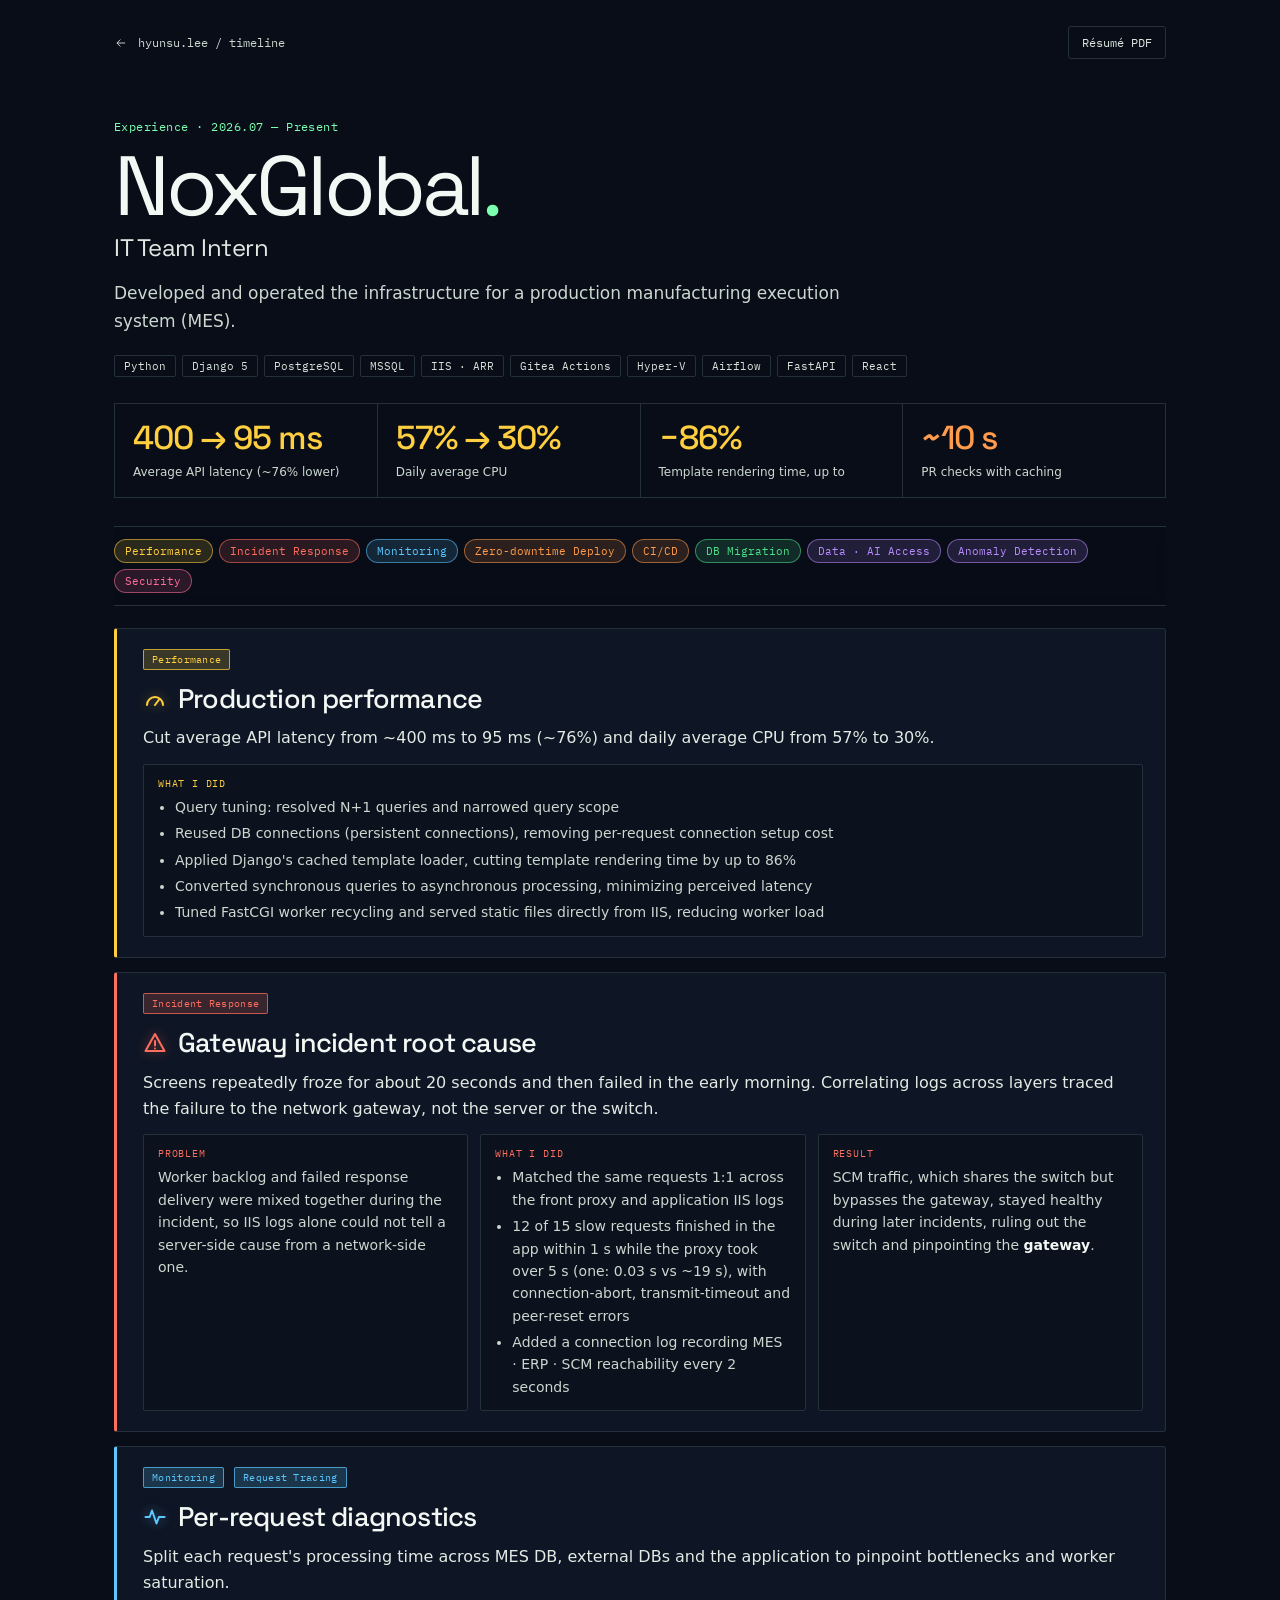
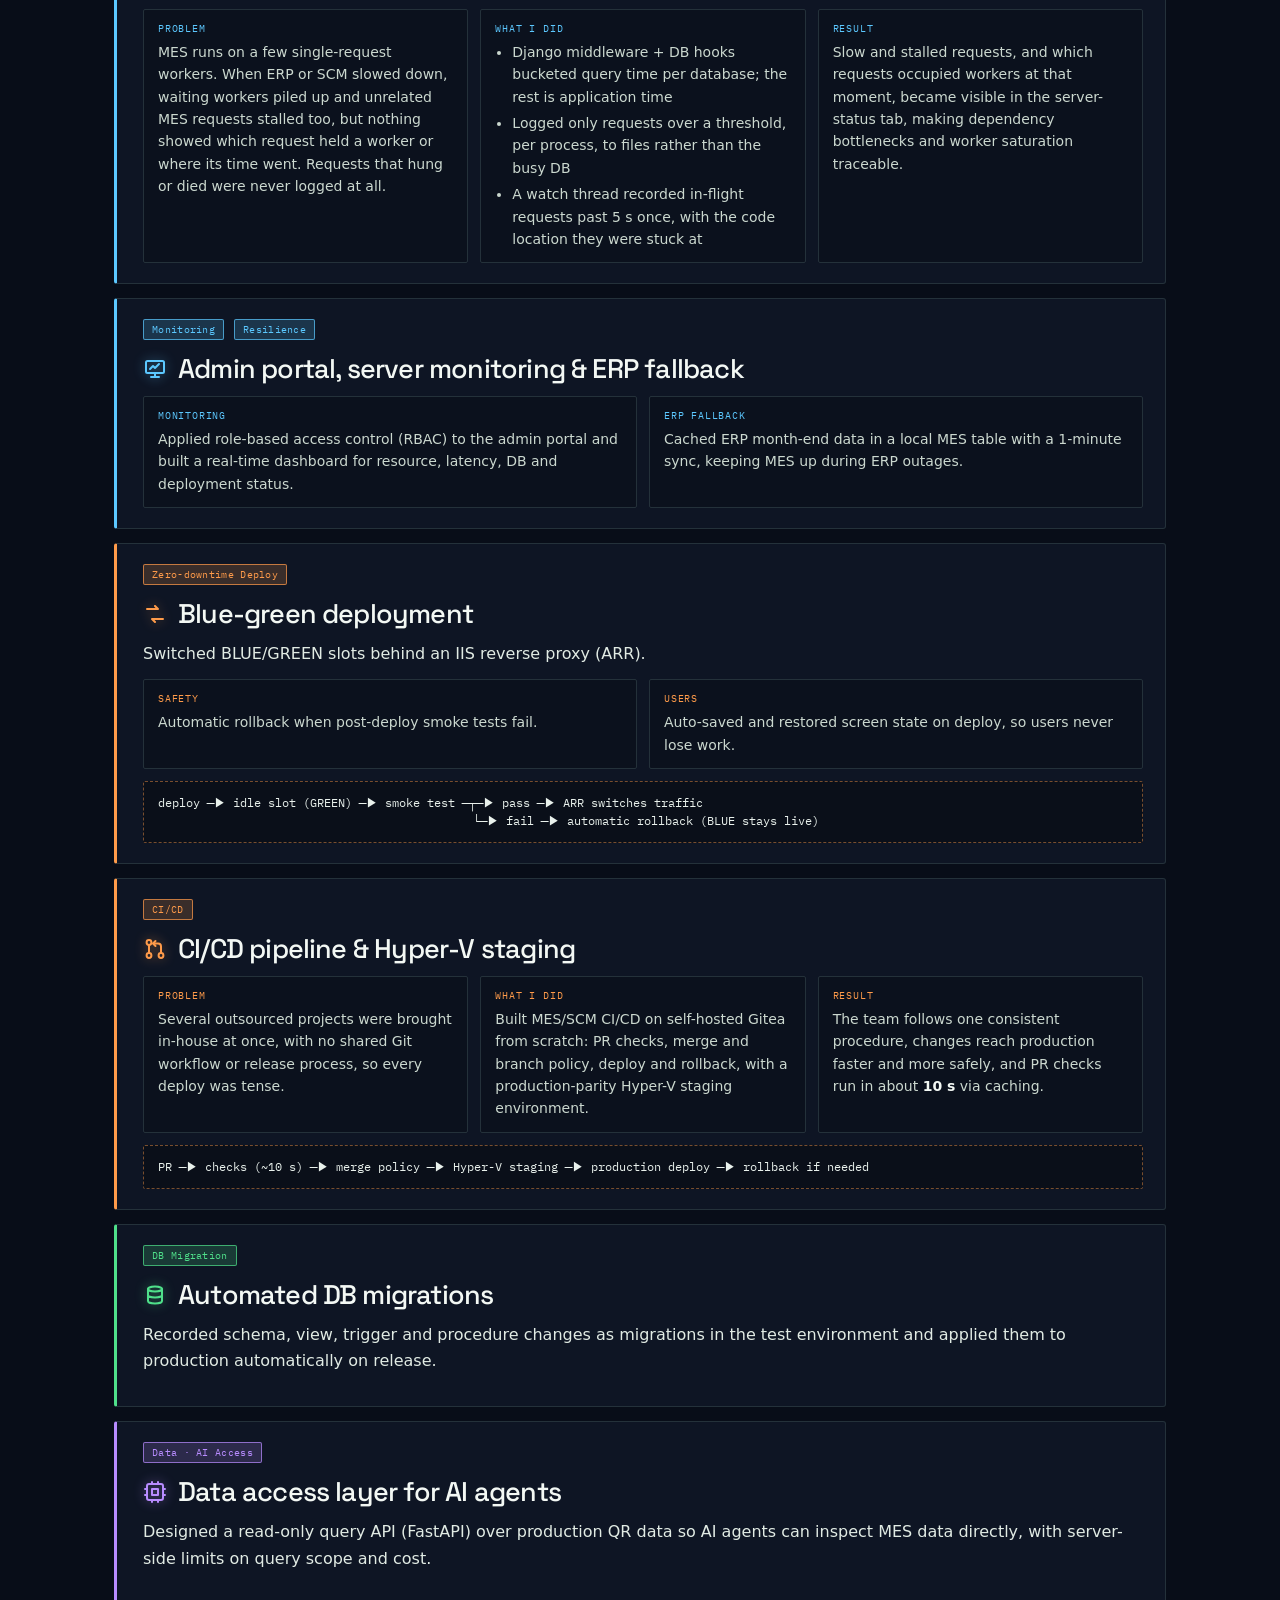
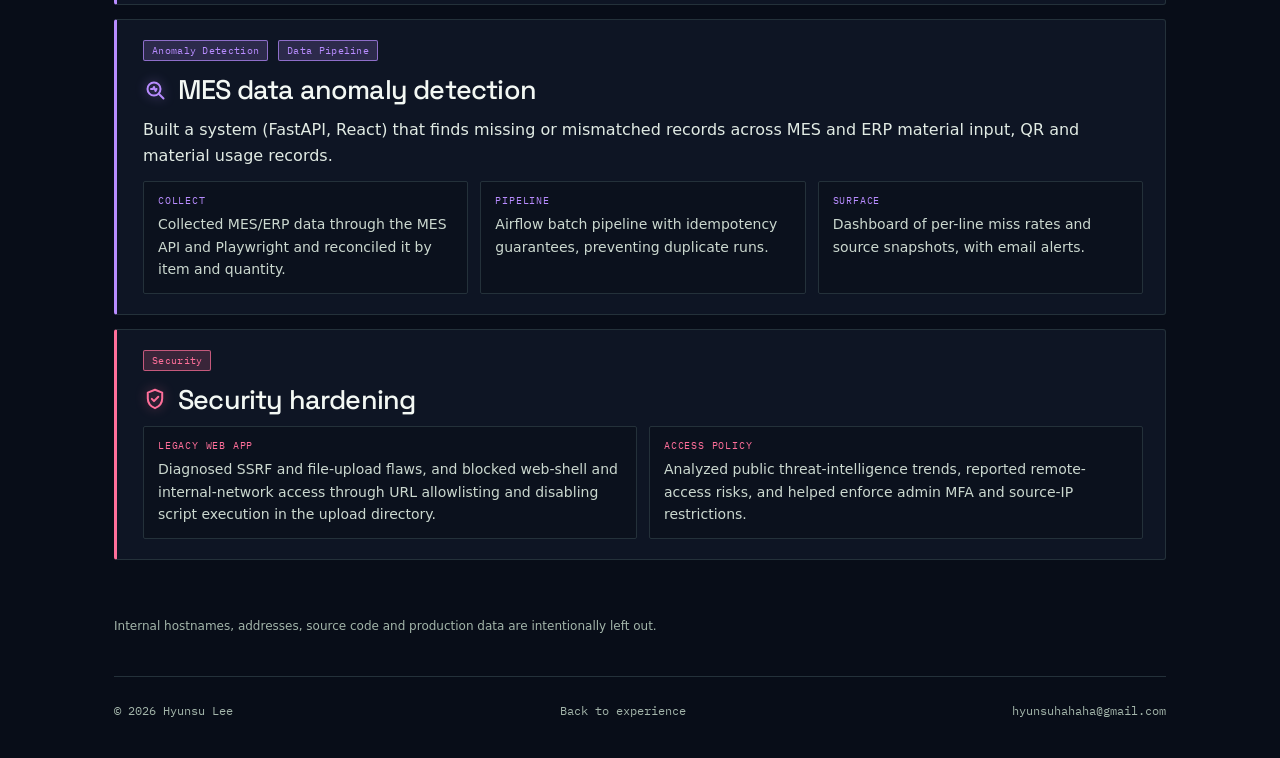
==== work/noxglobal/index.html @ ec3782d0 "feat: NoxGlobal 상세 페이지 추가 - work/noxglobal/ 상세 페이지 추가: 성능, 장애 분석, 모니터링, 무중단 배포, CI/CD 등 성과 카드와 핵심 수치" ====
<!doctype html>
<html lang="ko">
<head>
<meta charset="utf-8">
<meta name="viewport" content="width=device-width, initial-scale=1">
<meta name="theme-color" content="#080d18">
<meta name="description" content="이현수 — NoxGlobal IT Team Intern. MES 운영 인프라: 성능 개선, 장애 분석, 무중단 배포, CI/CD, 모니터링.">
<title>NoxGlobal — Hyunsu Lee</title>
<link rel="icon" type="image/svg+xml" href="../../assets/favicon.svg">
<style>
@font-face{font-family:Space;src:url('../../assets/SpaceGrotesk.ttf') format('truetype');font-weight:300 700;font-display:swap}
@font-face{font-family:Plex;src:url('../../assets/IBMPlexMono-Regular.ttf') format('truetype');font-weight:400;font-display:swap}
:root{color-scheme:dark;--bg:#080d18;--panel:#0e1524;--ink:#f3f8f4;--body:#cbd8cf;--muted:#a3b5aa;--line:#24313a;--accent:#7dffb0;
  --perf:#ffcf3f;--incident:#ff6f5e;--monitor:#5cc8ff;--deploy:#ff9b4a;--data:#b88cff;--migrate:#4fe08a;--security:#ff6f9a;
  --gutter:clamp(18px,5vw,72px)}
*{box-sizing:border-box}
html{background:var(--bg);color:var(--ink);font-family:Space,Arial,sans-serif;font-synthesis:none;scroll-behavior:smooth;scroll-padding-top:24px}
body{margin:0;background:var(--bg)}
a{color:inherit;text-decoration:none}
a:focus-visible{outline:1px solid var(--accent);outline-offset:4px}
.wrap{max-width:1180px;margin:0 auto;padding:0 var(--gutter)}
.top{display:flex;justify-content:space-between;align-items:center;padding:26px 0}
.back{display:inline-flex;gap:10px;align-items:center;font:12px Plex,monospace;color:var(--body)}
.back:hover{color:var(--accent)}
.back svg,.ext svg{width:14px;height:14px;fill:none;stroke:currentColor;stroke-width:1.6}
.resume{display:inline-flex;gap:8px;align-items:center;padding:8px 13px;border:1px solid var(--line);border-radius:3px;font:12px Plex,monospace;color:#dbe8df}
.resume:hover{border-color:var(--accent);color:var(--accent)}
.hero{padding:34px 0 28px;border-bottom:1px solid var(--line)}
.eyebrow{font:12px Plex,monospace;color:var(--accent);letter-spacing:.04em}
h1{margin:10px 0 4px;font-size:clamp(44px,7vw,84px);font-weight:400;letter-spacing:-.05em;line-height:1}
h1 .dot{color:var(--accent)}
.role{margin:0 0 16px;font-size:clamp(19px,2vw,24px);color:#dfe9e2;letter-spacing:-.02em}
.lede{max-width:760px;margin:0 0 20px;font:17px/1.65 system-ui,sans-serif;color:var(--body)}
.stack{display:flex;flex-wrap:wrap;gap:6px;margin:0;padding:0;list-style:none}
.stack li{padding:3px 9px;border:1px solid var(--line);border-radius:2px;font:11px Plex,monospace;color:#d6e3da}
.metrics{display:grid;grid-template-columns:repeat(4,minmax(0,1fr));gap:1px;margin:26px 0 0;background:var(--line);border:1px solid var(--line)}
.metric{padding:16px 18px;background:var(--bg)}
.metric b{display:block;font:500 clamp(24px,2.6vw,34px)/1.1 Space,Arial,sans-serif;letter-spacing:-.03em;color:var(--c,var(--ink))}
.metric span{display:block;margin-top:6px;font:12px/1.5 system-ui,sans-serif;color:var(--body)}
.keywords{position:sticky;top:0;z-index:5;display:flex;flex-wrap:wrap;gap:6px;padding:12px 0;background:color-mix(in srgb,var(--bg) 92%,transparent);backdrop-filter:blur(6px);border-bottom:1px solid var(--line)}
.keywords a{display:inline-flex;align-items:center;gap:7px;padding:4px 10px;border-radius:999px;background:color-mix(in srgb,var(--c) 15%,transparent);border:1px solid color-mix(in srgb,var(--c) 55%,transparent);color:var(--c);font:600 11px Plex,monospace}
.keywords a:hover{background:color-mix(in srgb,var(--c) 28%,transparent)}
.items{display:grid;gap:14px;padding:22px 0 56px}
.item{--c:var(--accent);position:relative;padding:20px 22px 20px 26px;background:var(--panel);border:1px solid var(--line);border-left:3px solid var(--c);border-radius:3px}
.item header{display:flex;flex-wrap:wrap;align-items:center;gap:10px;margin-bottom:10px}
.tag{padding:1px 8px;border-radius:2px;background:color-mix(in srgb,var(--c) 18%,transparent);border:1px solid color-mix(in srgb,var(--c) 70%,transparent);color:var(--c);font:600 10px/1.7 Plex,monospace;letter-spacing:.03em}
.item h2{display:flex;align-items:center;gap:11px;width:100%;margin:2px 0 0;font:500 clamp(21px,2.2vw,27px)/1.25 Space,Arial,sans-serif;letter-spacing:-.03em;color:var(--ink)}
.item h2 svg{flex:none;width:24px;height:24px;fill:none;stroke:var(--c);stroke-width:2;stroke-linecap:round;stroke-linejoin:round;filter:drop-shadow(0 0 6px color-mix(in srgb,var(--c) 45%,transparent))}
.summary{margin:0 0 12px;font:16px/1.65 system-ui,sans-serif;color:#e1ebe4}
.steps{display:grid;grid-template-columns:repeat(var(--n,3),minmax(0,1fr));gap:12px;margin:0}
.steps>div{padding:12px 14px;border:1px solid var(--line);border-radius:2px;background:#0b111d}
.steps dt{margin-bottom:6px;font:600 10px Plex,monospace;letter-spacing:.08em;text-transform:uppercase;color:var(--c)}
.steps dd{margin:0;font:14px/1.6 system-ui,sans-serif;color:var(--body)}
.steps ul{margin:0;padding-left:17px}
.steps li+li{margin-top:4px}
.steps b{color:#f3f8f4;font-weight:600}
pre.flow{margin:12px 0 0;padding:12px 14px;overflow-x:auto;border:1px dashed color-mix(in srgb,var(--c) 45%,transparent);border-radius:2px;font:12px/1.5 Plex,Consolas,monospace;color:#e9f1ec;background:#0a0f19}
.note{margin:0 0 40px;font:12px/1.7 system-ui,sans-serif;color:var(--muted)}
footer{padding:26px 0 40px;border-top:1px solid var(--line);font:12px Plex,monospace;color:var(--muted);display:flex;justify-content:space-between;gap:16px;flex-wrap:wrap}
footer a:hover{color:var(--accent)}
@media(max-width:860px){.steps{grid-template-columns:1fr}.metrics{grid-template-columns:repeat(2,minmax(0,1fr))}}
@media(max-width:520px){.item{padding:16px 14px 16px 18px}.lede{font-size:15px}.summary{font-size:15px}.metric{padding:12px}}
@media(prefers-reduced-motion:reduce){html{scroll-behavior:auto}}
</style>
</head>
<body>
<div class="wrap">
  <div class="top">
    <a class="back" href="../../#journey"><svg viewBox="0 0 24 24" aria-hidden="true"><path d="M19 12H5m6-6-6 6 6 6"/></svg>hyunsu.lee / timeline</a>
    <a class="resume" href="../../assets/Hyunsu-Lee-Resume.pdf" target="_blank" rel="noopener">Résumé PDF</a>
  </div>

  <section class="hero" aria-labelledby="title">
    <div class="eyebrow">Experience · 2026.07 — Present</div>
    <h1 id="title">NoxGlobal<span class="dot">.</span></h1>
    <p class="role">IT Team Intern</p>
    <p class="lede">Developed and operated the infrastructure for a production manufacturing execution system (MES).</p>
    <ul class="stack" aria-label="Stack">
      <li>Python</li><li>Django 5</li><li>PostgreSQL</li><li>MSSQL</li><li>IIS · ARR</li><li>Gitea Actions</li><li>Hyper-V</li><li>Airflow</li><li>FastAPI</li><li>React</li>
    </ul>
    <div class="metrics">
      <div class="metric" style="--c:var(--perf)"><b>400 → 95 ms</b><span>Average API latency (~76% lower)</span></div>
      <div class="metric" style="--c:var(--perf)"><b>57% → 30%</b><span>Daily average CPU</span></div>
      <div class="metric" style="--c:var(--perf)"><b>−86%</b><span>Template rendering time, up to</span></div>
      <div class="metric" style="--c:var(--deploy)"><b>~10 s</b><span>PR checks with caching</span></div>
    </div>
  </section>

  <nav class="keywords" aria-label="Keywords">
    <a href="#performance" style="--c:var(--perf)">Performance</a>
    <a href="#incident" style="--c:var(--incident)">Incident Response</a>
    <a href="#tracing" style="--c:var(--monitor)">Monitoring</a>
    <a href="#deploy" style="--c:var(--deploy)">Zero-downtime Deploy</a>
    <a href="#cicd" style="--c:var(--deploy)">CI/CD</a>
    <a href="#migration" style="--c:var(--migrate)">DB Migration</a>
    <a href="#data" style="--c:var(--data)">Data · AI Access</a>
    <a href="#anomaly" style="--c:var(--data)">Anomaly Detection</a>
    <a href="#security" style="--c:var(--security)">Security</a>
  </nav>

  <main class="items">
    <article class="item" id="performance" style="--c:var(--perf)">
      <header><span class="tag">Performance</span>
        <h2><svg viewBox="0 0 24 24" aria-hidden="true"><path d="M4 18a8 8 0 1 1 16 0"/><path d="m12 18 4.5-6"/></svg>Production performance</h2></header>
      <p class="summary">Cut average API latency from ~400 ms to 95 ms (~76%) and daily average CPU from 57% to 30%.</p>
      <dl class="steps" style="--n:1"><div><dt>What I did</dt><dd><ul>
        <li>Query tuning: resolved N+1 queries and narrowed query scope</li>
        <li>Reused DB connections (persistent connections), removing per-request connection setup cost</li>
        <li>Applied Django's cached template loader, cutting template rendering time by up to 86%</li>
        <li>Converted synchronous queries to asynchronous processing, minimizing perceived latency</li>
        <li>Tuned FastCGI worker recycling and served static files directly from IIS, reducing worker load</li>
      </ul></dd></div></dl>
    </article>

    <article class="item" id="incident" style="--c:var(--incident)">
      <header><span class="tag">Incident Response</span>
        <h2><svg viewBox="0 0 24 24" aria-hidden="true"><path d="M12 3 2.5 20h19z"/><path d="M12 10v4.5M12 17.5v.01"/></svg>Gateway incident root cause</h2></header>
      <p class="summary">Screens repeatedly froze for about 20 seconds and then failed in the early morning. Correlating logs across layers traced the failure to the network gateway, not the server or the switch.</p>
      <dl class="steps"><div><dt>Problem</dt><dd>Worker backlog and failed response delivery were mixed together during the incident, so IIS logs alone could not tell a server-side cause from a network-side one.</dd></div>
        <div><dt>What I did</dt><dd><ul>
          <li>Matched the same requests 1:1 across the front proxy and application IIS logs</li>
          <li>12 of 15 slow requests finished in the app within 1 s while the proxy took over 5 s (one: 0.03 s vs ~19 s), with connection-abort, transmit-timeout and peer-reset errors</li>
          <li>Added a connection log recording MES · ERP · SCM reachability every 2 seconds</li>
        </ul></dd></div>
        <div><dt>Result</dt><dd>SCM traffic, which shares the switch but bypasses the gateway, stayed healthy during later incidents, ruling out the switch and pinpointing the <b>gateway</b>.</dd></div></dl>
    </article>

    <article class="item" id="tracing" style="--c:var(--monitor)">
      <header><span class="tag">Monitoring</span><span class="tag">Request Tracing</span>
        <h2><svg viewBox="0 0 24 24" aria-hidden="true"><path d="M2.5 12h4.2l2.3-6.5 4.5 13 2.4-6.5h5.6"/></svg>Per-request diagnostics</h2></header>
      <p class="summary">Split each request's processing time across MES DB, external DBs and the application to pinpoint bottlenecks and worker saturation.</p>
      <dl class="steps"><div><dt>Problem</dt><dd>MES runs on a few single-request workers. When ERP or SCM slowed down, waiting workers piled up and unrelated MES requests stalled too, but nothing showed which request held a worker or where its time went. Requests that hung or died were never logged at all.</dd></div>
        <div><dt>What I did</dt><dd><ul>
          <li>Django middleware + DB hooks bucketed query time per database; the rest is application time</li>
          <li>Logged only requests over a threshold, per process, to files rather than the busy DB</li>
          <li>A watch thread recorded in-flight requests past 5 s once, with the code location they were stuck at</li>
        </ul></dd></div>
        <div><dt>Result</dt><dd>Slow and stalled requests, and which requests occupied workers at that moment, became visible in the server-status tab, making dependency bottlenecks and worker saturation traceable.</dd></div></dl>
    </article>

    <article class="item" id="monitoring" style="--c:var(--monitor)">
      <header><span class="tag">Monitoring</span><span class="tag">Resilience</span>
        <h2><svg viewBox="0 0 24 24" aria-hidden="true"><rect x="3" y="4" width="18" height="12" rx="1.5"/><path d="M8 20h8M12 16v4M7 12l3-3 2 2 4-4"/></svg>Admin portal, server monitoring &amp; ERP fallback</h2></header>
      <dl class="steps" style="--n:2"><div><dt>Monitoring</dt><dd>Applied role-based access control (RBAC) to the admin portal and built a real-time dashboard for resource, latency, DB and deployment status.</dd></div>
        <div><dt>ERP fallback</dt><dd>Cached ERP month-end data in a local MES table with a 1-minute sync, keeping MES up during ERP outages.</dd></div></dl>
    </article>

    <article class="item" id="deploy" style="--c:var(--deploy)">
      <header><span class="tag">Zero-downtime Deploy</span>
        <h2><svg viewBox="0 0 24 24" aria-hidden="true"><path d="M4 7h11l-3-3M20 17H9l3 3"/></svg>Blue-green deployment</h2></header>
      <p class="summary">Switched BLUE/GREEN slots behind an IIS reverse proxy (ARR).</p>
      <dl class="steps" style="--n:2"><div><dt>Safety</dt><dd>Automatic rollback when post-deploy smoke tests fail.</dd></div>
        <div><dt>Users</dt><dd>Auto-saved and restored screen state on deploy, so users never lose work.</dd></div></dl>
      <pre class="flow" aria-label="Blue-green flow">deploy ─▶ idle slot (GREEN) ─▶ smoke test ─┬─▶ pass ─▶ ARR switches traffic
                                             └─▶ fail ─▶ automatic rollback (BLUE stays live)</pre>
    </article>

    <article class="item" id="cicd" style="--c:var(--deploy)">
      <header><span class="tag">CI/CD</span>
        <h2><svg viewBox="0 0 24 24" aria-hidden="true"><circle cx="6" cy="5.5" r="2.4"/><circle cx="6" cy="18.5" r="2.4"/><circle cx="18" cy="18.5" r="2.4"/><path d="M6 7.9v8.2M18 16.1V9.5a3 3 0 0 0-3-3h-4.5"/><path d="m12.5 4-2.5 2.5L12.5 9"/></svg>CI/CD pipeline &amp; Hyper-V staging</h2></header>
      <dl class="steps"><div><dt>Problem</dt><dd>Several outsourced projects were brought in-house at once, with no shared Git workflow or release process, so every deploy was tense.</dd></div>
        <div><dt>What I did</dt><dd>Built MES/SCM CI/CD on self-hosted Gitea from scratch: PR checks, merge and branch policy, deploy and rollback, with a production-parity Hyper-V staging environment.</dd></div>
        <div><dt>Result</dt><dd>The team follows one consistent procedure, changes reach production faster and more safely, and PR checks run in about <b>10 s</b> via caching.</dd></div></dl>
      <pre class="flow" aria-label="Pipeline">PR ─▶ checks (~10 s) ─▶ merge policy ─▶ Hyper-V staging ─▶ production deploy ─▶ rollback if needed</pre>
    </article>

    <article class="item" id="migration" style="--c:var(--migrate)">
      <header><span class="tag">DB Migration</span>
        <h2><svg viewBox="0 0 24 24" aria-hidden="true"><ellipse cx="12" cy="6" rx="7" ry="2.5"/><path d="M5 6v12c0 1.4 3.1 2.5 7 2.5s7-1.1 7-2.5V6M5 12c0 1.4 3.1 2.5 7 2.5s7-1.1 7-2.5"/></svg>Automated DB migrations</h2></header>
      <p class="summary">Recorded schema, view, trigger and procedure changes as migrations in the test environment and applied them to production automatically on release.</p>
    </article>

    <article class="item" id="data" style="--c:var(--data)">
      <header><span class="tag">Data · AI Access</span>
        <h2><svg viewBox="0 0 24 24" aria-hidden="true"><rect x="4" y="4" width="16" height="16" rx="2"/><path d="M9 9h6v6H9zM9 2v2M15 2v2M9 20v2M15 20v2M2 9h2M2 15h2M20 9h2M20 15h2"/></svg>Data access layer for AI agents</h2></header>
      <p class="summary">Designed a read-only query API (FastAPI) over production QR data so AI agents can inspect MES data directly, with server-side limits on query scope and cost.</p>
    </article>

    <article class="item" id="anomaly" style="--c:var(--data)">
      <header><span class="tag">Anomaly Detection</span><span class="tag">Data Pipeline</span>
        <h2><svg viewBox="0 0 24 24" aria-hidden="true"><circle cx="11" cy="11" r="6.5"/><path d="m16 16 4.5 4.5M8 11h2l1-2 1.5 4 1-2"/></svg>MES data anomaly detection</h2></header>
      <p class="summary">Built a system (FastAPI, React) that finds missing or mismatched records across MES and ERP material input, QR and material usage records.</p>
      <dl class="steps"><div><dt>Collect</dt><dd>Collected MES/ERP data through the MES API and Playwright and reconciled it by item and quantity.</dd></div>
        <div><dt>Pipeline</dt><dd>Airflow batch pipeline with idempotency guarantees, preventing duplicate runs.</dd></div>
        <div><dt>Surface</dt><dd>Dashboard of per-line miss rates and source snapshots, with email alerts.</dd></div></dl>
    </article>

    <article class="item" id="security" style="--c:var(--security)">
      <header><span class="tag">Security</span>
        <h2><svg viewBox="0 0 24 24" aria-hidden="true"><path d="M12 2.8 4.8 5.6v5.9c0 4.6 3 7.9 7.2 9.7 4.2-1.8 7.2-5.1 7.2-9.7V5.6z"/><path d="m8.8 11.9 2.2 2.2 4.3-4.3"/></svg>Security hardening</h2></header>
      <dl class="steps" style="--n:2"><div><dt>Legacy web app</dt><dd>Diagnosed SSRF and file-upload flaws, and blocked web-shell and internal-network access through URL allowlisting and disabling script execution in the upload directory.</dd></div>
        <div><dt>Access policy</dt><dd>Analyzed public threat-intelligence trends, reported remote-access risks, and helped enforce admin MFA and source-IP restrictions.</dd></div></dl>
    </article>
  </main>

  <p class="note">Internal hostnames, addresses, source code and production data are intentionally left out.</p>
  <footer><span>© 2026 Hyunsu Lee</span><a href="../../#work">Back to experience</a><a href="mailto:hyunsuhahaha@gmail.com">hyunsuhahaha@gmail.com</a></footer>
</div>
</body>
</html>
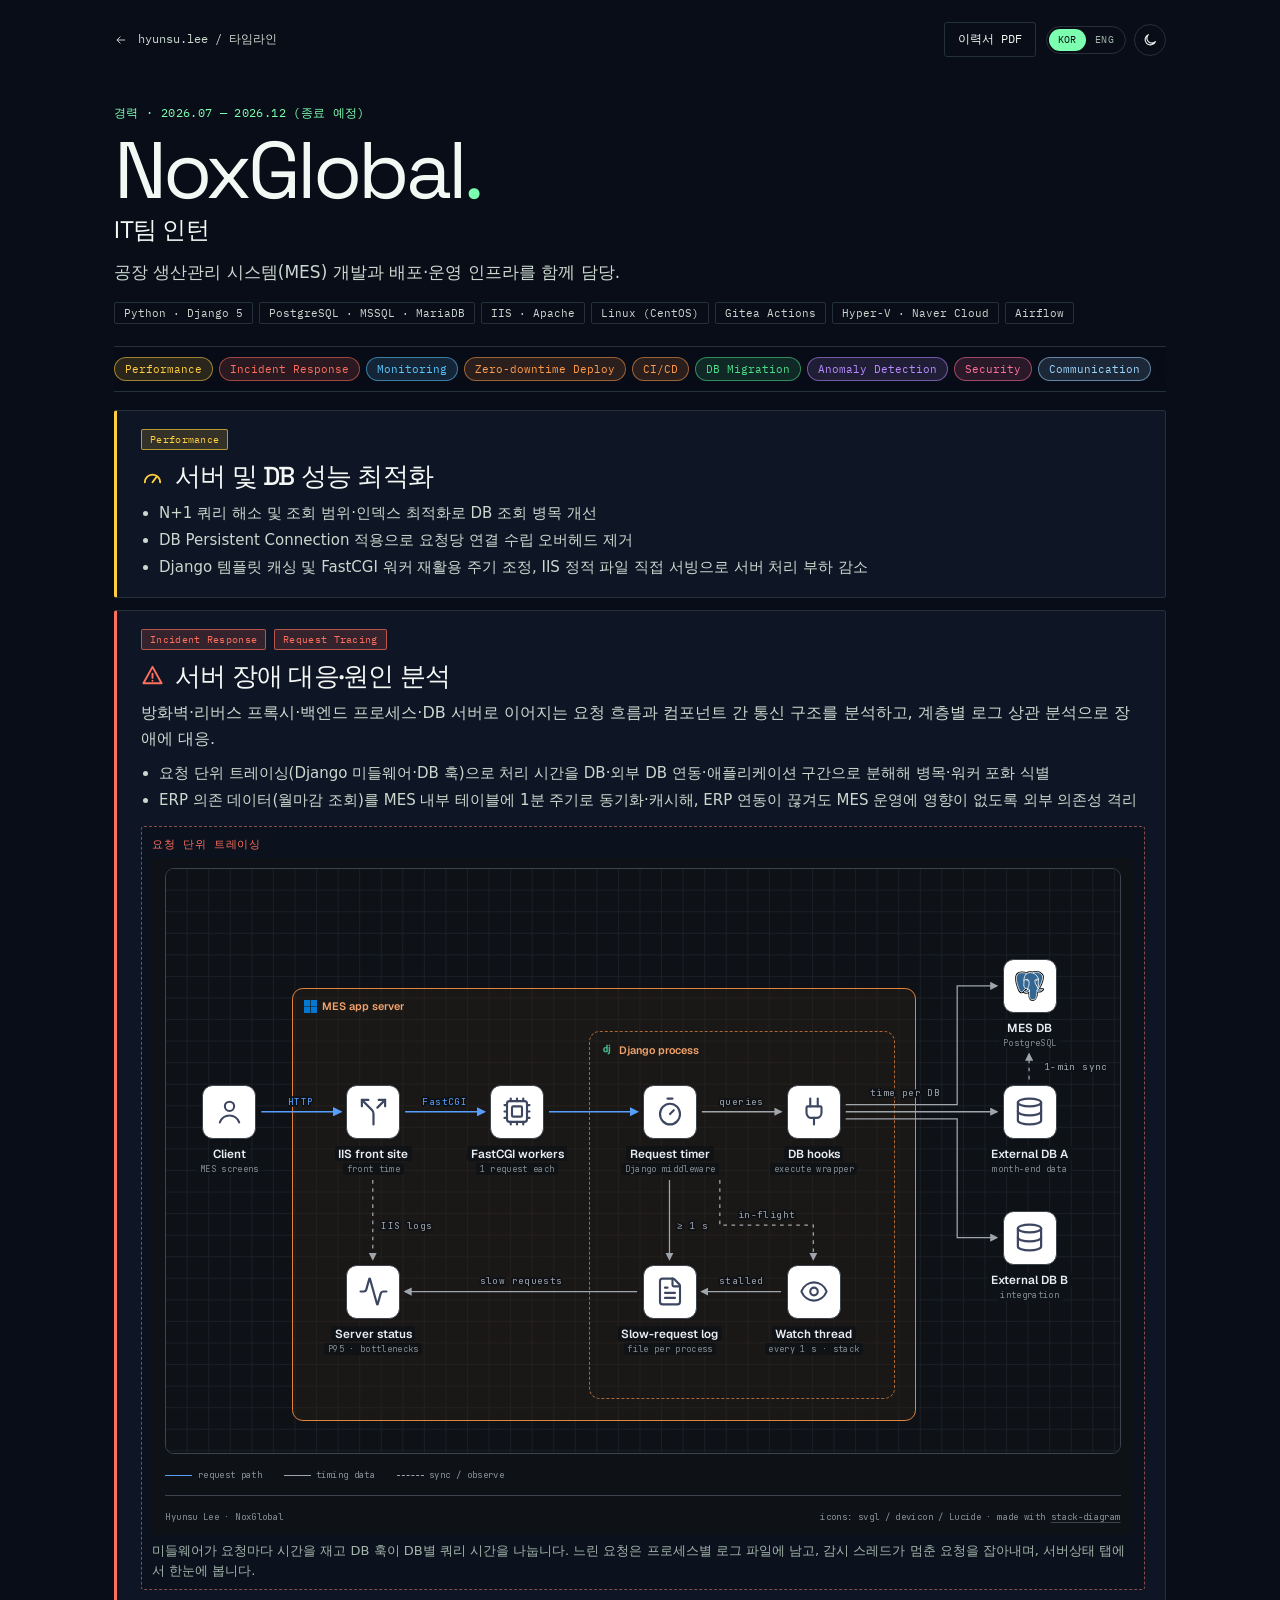
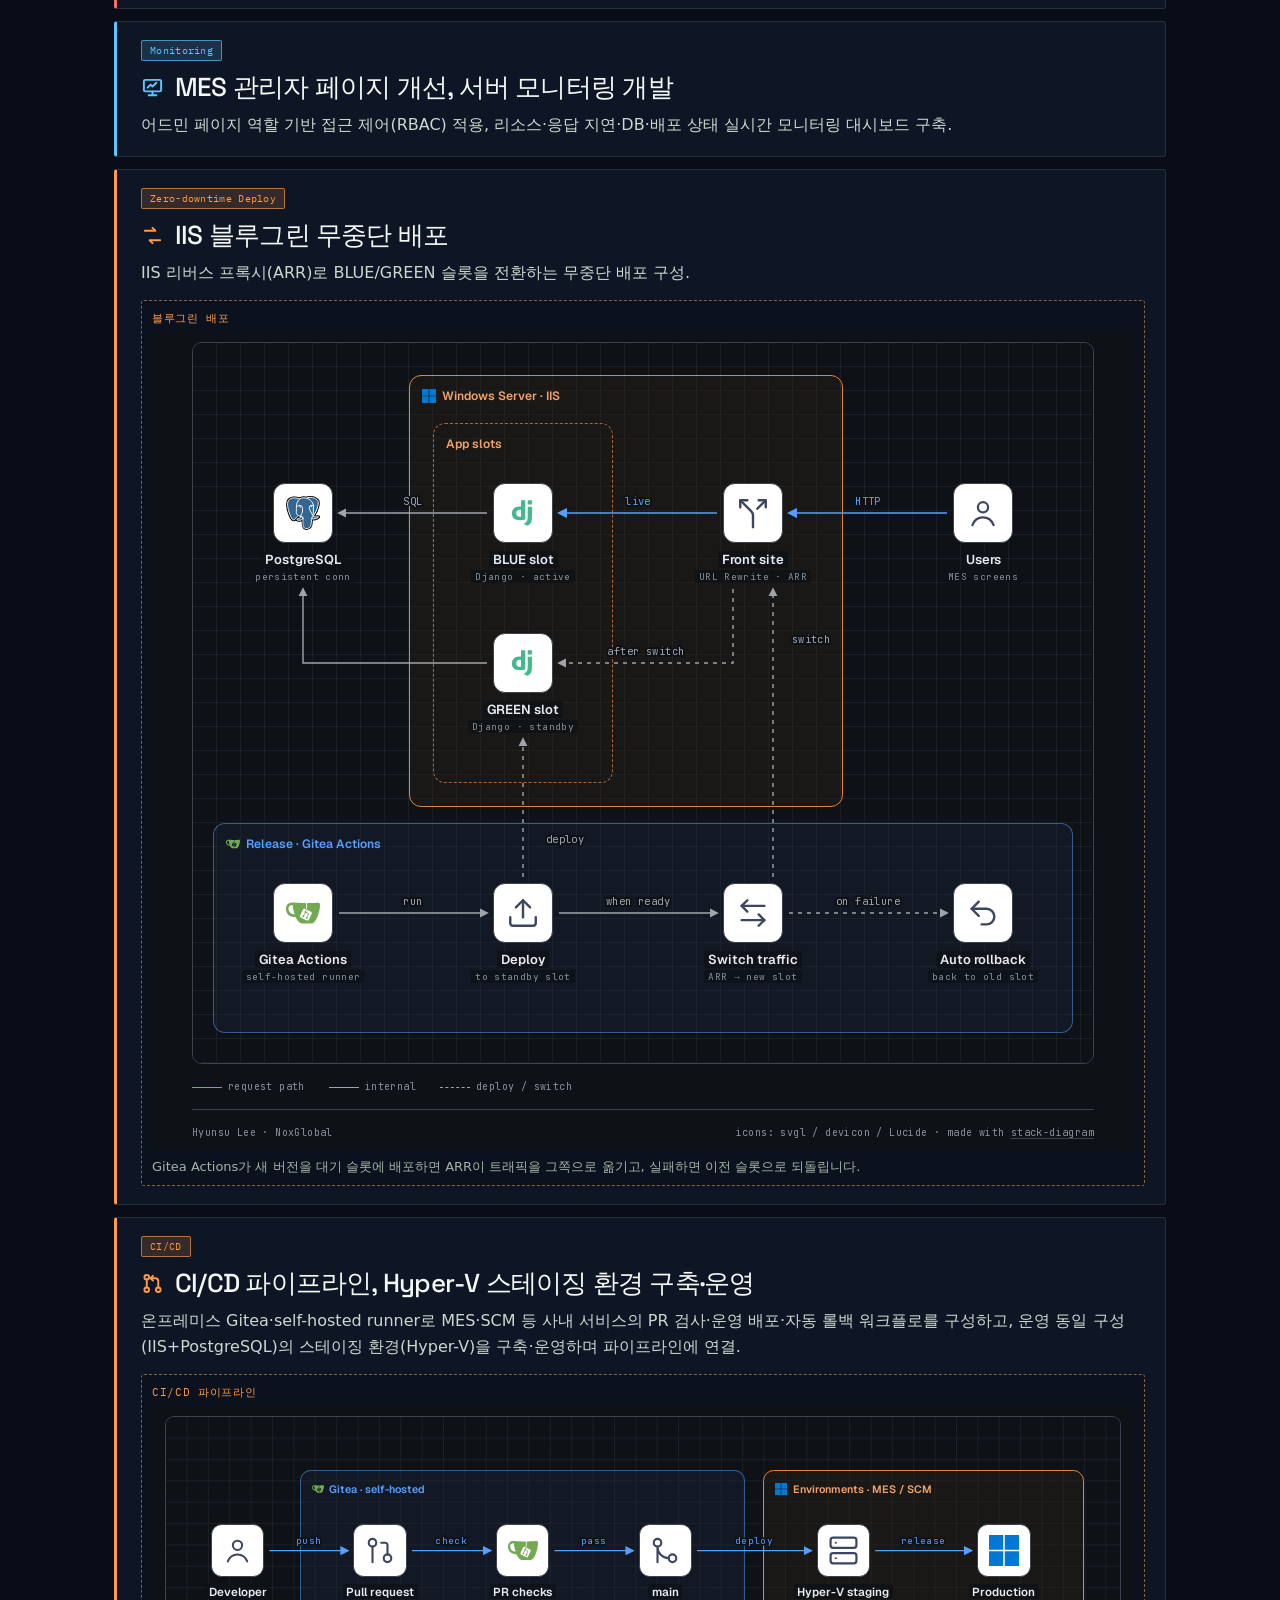
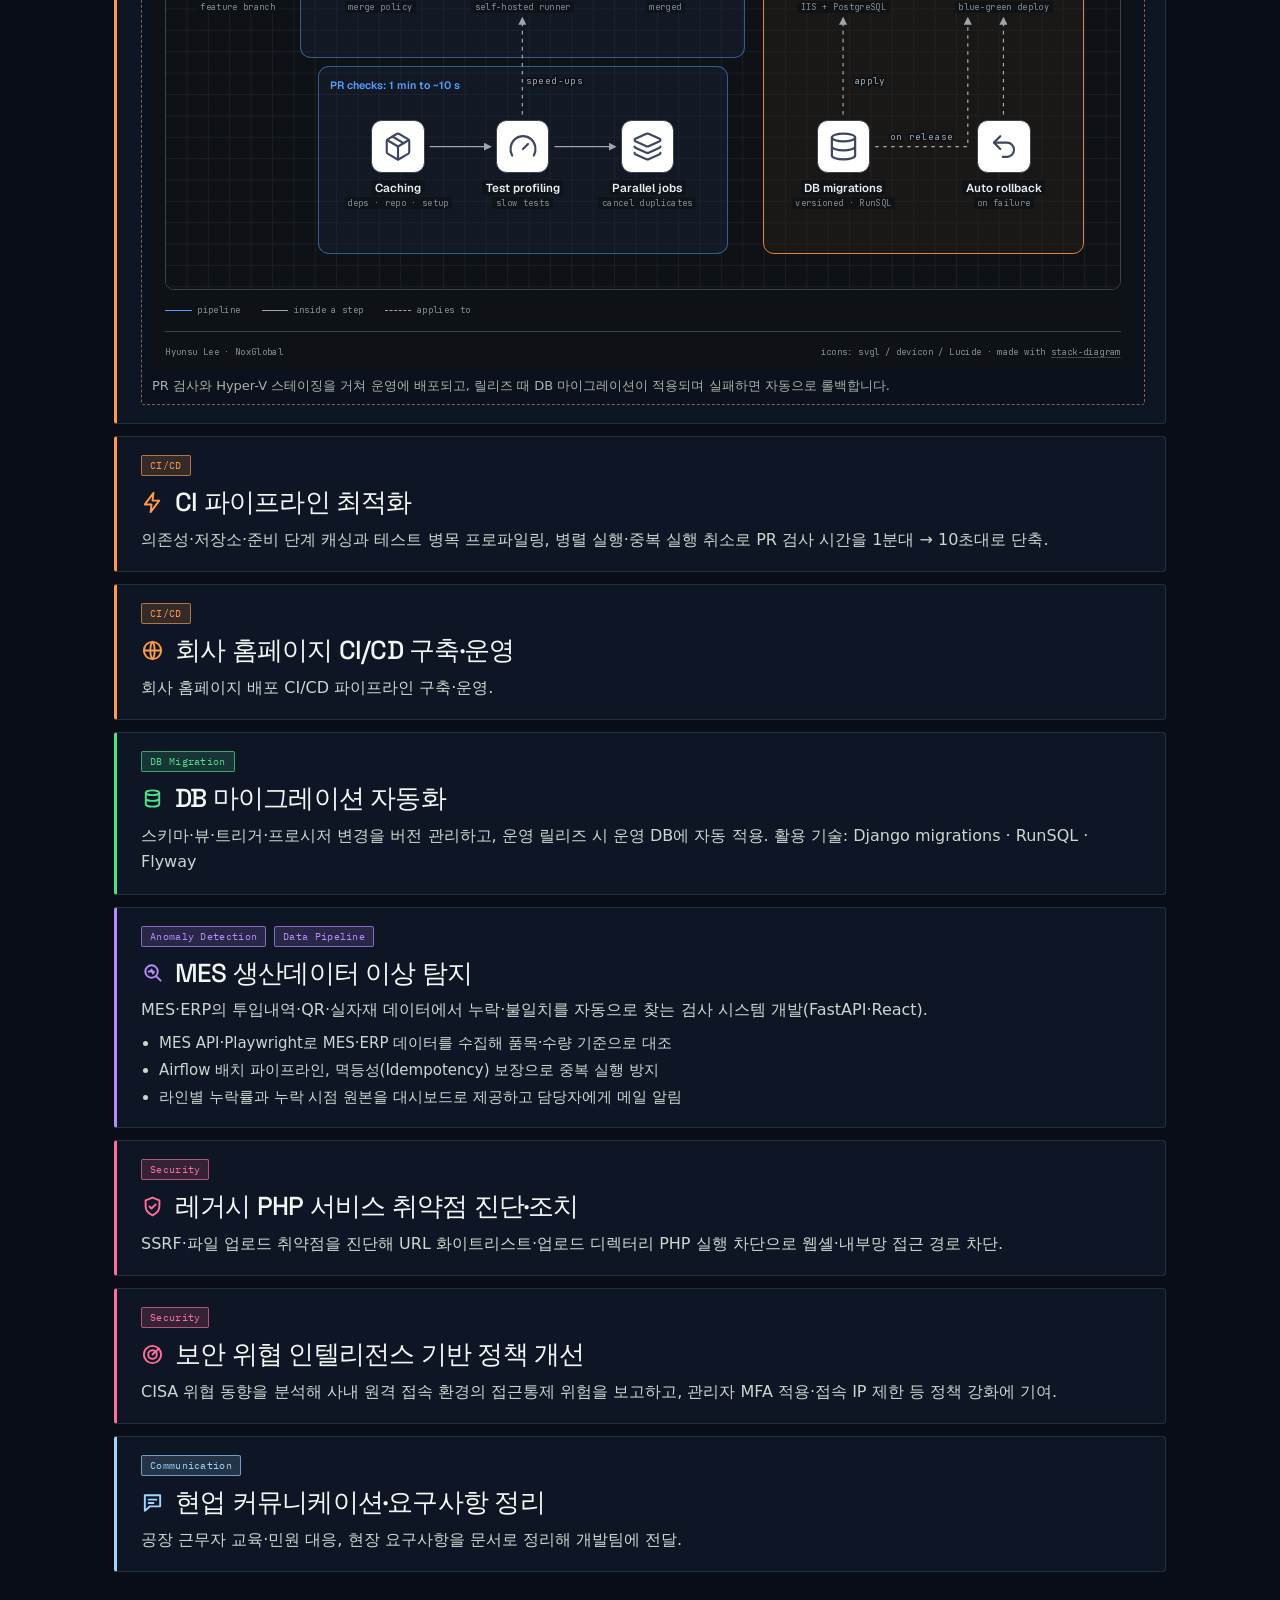
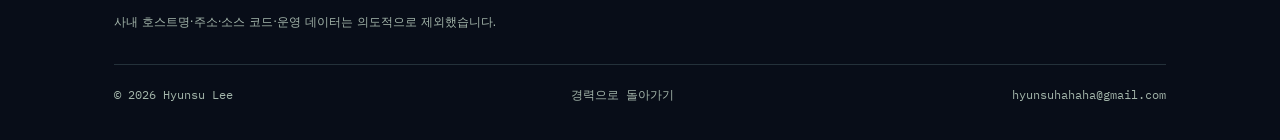
==== commit ec2d48ec: "feat: 한/영 전환·다크모드와 NoxGlobal 아키텍처 다이어그램 추가 - 메인·상세 페이지 상단에 KOR/ENG 전환과 다크모드 토글 추가, 선택값 유지 - 메인 페이지 전" ====
--- a/work/noxglobal/index.html
+++ b/work/noxglobal/index.html
@@ -1,200 +1,83 @@
 <!doctype html>
-<html lang="ko">
+<html lang="ko" data-theme="dark">
 <head>
 <meta charset="utf-8">
 <meta name="viewport" content="width=device-width, initial-scale=1">
 <meta name="theme-color" content="#080d18">
-<meta name="description" content="이현수 — NoxGlobal IT Team Intern. MES 운영 인프라: 성능 개선, 장애 분석, 무중단 배포, CI/CD, 모니터링.">
+<meta name="description" content="이현수 — NoxGlobal IT팀 인턴. MES 개발과 배포·운영 인프라: 성능 최적화, 장애 분석, 블루그린 배포, CI/CD, 모니터링.">
 <title>NoxGlobal — Hyunsu Lee</title>
 <link rel="icon" type="image/svg+xml" href="../../assets/favicon.svg">
-<style>
-@font-face{font-family:Space;src:url('../../assets/SpaceGrotesk.ttf') format('truetype');font-weight:300 700;font-display:swap}
-@font-face{font-family:Plex;src:url('../../assets/IBMPlexMono-Regular.ttf') format('truetype');font-weight:400;font-display:swap}
-:root{color-scheme:dark;--bg:#080d18;--panel:#0e1524;--ink:#f3f8f4;--body:#cbd8cf;--muted:#a3b5aa;--line:#24313a;--accent:#7dffb0;
-  --perf:#ffcf3f;--incident:#ff6f5e;--monitor:#5cc8ff;--deploy:#ff9b4a;--data:#b88cff;--migrate:#4fe08a;--security:#ff6f9a;
-  --gutter:clamp(18px,5vw,72px)}
-*{box-sizing:border-box}
-html{background:var(--bg);color:var(--ink);font-family:Space,Arial,sans-serif;font-synthesis:none;scroll-behavior:smooth;scroll-padding-top:24px}
-body{margin:0;background:var(--bg)}
-a{color:inherit;text-decoration:none}
-a:focus-visible{outline:1px solid var(--accent);outline-offset:4px}
-.wrap{max-width:1180px;margin:0 auto;padding:0 var(--gutter)}
-.top{display:flex;justify-content:space-between;align-items:center;padding:26px 0}
-.back{display:inline-flex;gap:10px;align-items:center;font:12px Plex,monospace;color:var(--body)}
-.back:hover{color:var(--accent)}
-.back svg,.ext svg{width:14px;height:14px;fill:none;stroke:currentColor;stroke-width:1.6}
-.resume{display:inline-flex;gap:8px;align-items:center;padding:8px 13px;border:1px solid var(--line);border-radius:3px;font:12px Plex,monospace;color:#dbe8df}
-.resume:hover{border-color:var(--accent);color:var(--accent)}
-.hero{padding:34px 0 28px;border-bottom:1px solid var(--line)}
-.eyebrow{font:12px Plex,monospace;color:var(--accent);letter-spacing:.04em}
-h1{margin:10px 0 4px;font-size:clamp(44px,7vw,84px);font-weight:400;letter-spacing:-.05em;line-height:1}
-h1 .dot{color:var(--accent)}
-.role{margin:0 0 16px;font-size:clamp(19px,2vw,24px);color:#dfe9e2;letter-spacing:-.02em}
-.lede{max-width:760px;margin:0 0 20px;font:17px/1.65 system-ui,sans-serif;color:var(--body)}
-.stack{display:flex;flex-wrap:wrap;gap:6px;margin:0;padding:0;list-style:none}
-.stack li{padding:3px 9px;border:1px solid var(--line);border-radius:2px;font:11px Plex,monospace;color:#d6e3da}
-.metrics{display:grid;grid-template-columns:repeat(4,minmax(0,1fr));gap:1px;margin:26px 0 0;background:var(--line);border:1px solid var(--line)}
-.metric{padding:16px 18px;background:var(--bg)}
-.metric b{display:block;font:500 clamp(24px,2.6vw,34px)/1.1 Space,Arial,sans-serif;letter-spacing:-.03em;color:var(--c,var(--ink))}
-.metric span{display:block;margin-top:6px;font:12px/1.5 system-ui,sans-serif;color:var(--body)}
-.keywords{position:sticky;top:0;z-index:5;display:flex;flex-wrap:wrap;gap:6px;padding:12px 0;background:color-mix(in srgb,var(--bg) 92%,transparent);backdrop-filter:blur(6px);border-bottom:1px solid var(--line)}
-.keywords a{display:inline-flex;align-items:center;gap:7px;padding:4px 10px;border-radius:999px;background:color-mix(in srgb,var(--c) 15%,transparent);border:1px solid color-mix(in srgb,var(--c) 55%,transparent);color:var(--c);font:600 11px Plex,monospace}
-.keywords a:hover{background:color-mix(in srgb,var(--c) 28%,transparent)}
-.items{display:grid;gap:14px;padding:22px 0 56px}
-.item{--c:var(--accent);position:relative;padding:20px 22px 20px 26px;background:var(--panel);border:1px solid var(--line);border-left:3px solid var(--c);border-radius:3px}
-.item header{display:flex;flex-wrap:wrap;align-items:center;gap:10px;margin-bottom:10px}
-.tag{padding:1px 8px;border-radius:2px;background:color-mix(in srgb,var(--c) 18%,transparent);border:1px solid color-mix(in srgb,var(--c) 70%,transparent);color:var(--c);font:600 10px/1.7 Plex,monospace;letter-spacing:.03em}
-.item h2{display:flex;align-items:center;gap:11px;width:100%;margin:2px 0 0;font:500 clamp(21px,2.2vw,27px)/1.25 Space,Arial,sans-serif;letter-spacing:-.03em;color:var(--ink)}
-.item h2 svg{flex:none;width:24px;height:24px;fill:none;stroke:var(--c);stroke-width:2;stroke-linecap:round;stroke-linejoin:round;filter:drop-shadow(0 0 6px color-mix(in srgb,var(--c) 45%,transparent))}
-.summary{margin:0 0 12px;font:16px/1.65 system-ui,sans-serif;color:#e1ebe4}
-.steps{display:grid;grid-template-columns:repeat(var(--n,3),minmax(0,1fr));gap:12px;margin:0}
-.steps>div{padding:12px 14px;border:1px solid var(--line);border-radius:2px;background:#0b111d}
-.steps dt{margin-bottom:6px;font:600 10px Plex,monospace;letter-spacing:.08em;text-transform:uppercase;color:var(--c)}
-.steps dd{margin:0;font:14px/1.6 system-ui,sans-serif;color:var(--body)}
-.steps ul{margin:0;padding-left:17px}
-.steps li+li{margin-top:4px}
-.steps b{color:#f3f8f4;font-weight:600}
-pre.flow{margin:12px 0 0;padding:12px 14px;overflow-x:auto;border:1px dashed color-mix(in srgb,var(--c) 45%,transparent);border-radius:2px;font:12px/1.5 Plex,Consolas,monospace;color:#e9f1ec;background:#0a0f19}
-.note{margin:0 0 40px;font:12px/1.7 system-ui,sans-serif;color:var(--muted)}
-footer{padding:26px 0 40px;border-top:1px solid var(--line);font:12px Plex,monospace;color:var(--muted);display:flex;justify-content:space-between;gap:16px;flex-wrap:wrap}
-footer a:hover{color:var(--accent)}
-@media(max-width:860px){.steps{grid-template-columns:1fr}.metrics{grid-template-columns:repeat(2,minmax(0,1fr))}}
-@media(max-width:520px){.item{padding:16px 14px 16px 18px}.lede{font-size:15px}.summary{font-size:15px}.metric{padding:12px}}
-@media(prefers-reduced-motion:reduce){html{scroll-behavior:auto}}
-</style>
+<script>(()=>{let l,t;try{l=localStorage.getItem("lang");t=localStorage.getItem("theme")}catch(e){}const d=document.documentElement;d.lang=l==="en"?"en":"ko";d.dataset.theme=t==="light"?"light":"dark"})()</script>
+<link rel="stylesheet" href="detail.css">
+<script src="../../prefs.js" defer></script>
+<script src="diagrams.js" defer></script>
 </head>
 <body>
 <div class="wrap">
   <div class="top">
-    <a class="back" href="../../#journey"><svg viewBox="0 0 24 24" aria-hidden="true"><path d="M19 12H5m6-6-6 6 6 6"/></svg>hyunsu.lee / timeline</a>
-    <a class="resume" href="../../assets/Hyunsu-Lee-Resume.pdf" target="_blank" rel="noopener">Résumé PDF</a>
+    <a class="back" href="../../#journey"><svg viewBox="0 0 24 24" aria-hidden="true"><path d="M19 12H5m6-6-6 6 6 6"/></svg><span class="t" lang="en">hyunsu.lee / timeline</span><span class="t" lang="ko">hyunsu.lee / 타임라인</span></a>
+    <div class="top-right"><a class="resume" href="../../assets/Hyunsu-Lee-Resume.pdf" target="_blank" rel="noopener"><span class="t" lang="en">Résumé PDF</span><span class="t" lang="ko">이력서 PDF</span></a><div class="prefs" role="group" aria-label="Display settings"><div class="lang-switch" role="group" aria-label="Language"><button type="button" data-set-lang="ko">KOR</button><button type="button" data-set-lang="en">ENG</button></div><button type="button" class="theme-switch" data-toggle-theme aria-label="Toggle dark mode"><svg class="icon-moon" viewBox="0 0 24 24" aria-hidden="true"><path d="M20 14.5A8 8 0 1 1 9.5 4a6.5 6.5 0 0 0 10.5 10.5z"/></svg><svg class="icon-sun" viewBox="0 0 24 24" aria-hidden="true"><circle cx="12" cy="12" r="4"/><path d="M12 2v2.5M12 19.5V22M2 12h2.5M19.5 12H22M4.9 4.9l1.8 1.8M17.3 17.3l1.8 1.8M4.9 19.1l1.8-1.8M17.3 6.7l1.8-1.8"/></svg></button></div></div>
   </div>
-
   <section class="hero" aria-labelledby="title">
-    <div class="eyebrow">Experience · 2026.07 — Present</div>
+    <div class="eyebrow"><span class="t" lang="en">Experience · 2026.07 — 2026.12 (expected)</span><span class="t" lang="ko">경력 · 2026.07 — 2026.12 (종료 예정)</span></div>
     <h1 id="title">NoxGlobal<span class="dot">.</span></h1>
-    <p class="role">IT Team Intern</p>
-    <p class="lede">Developed and operated the infrastructure for a production manufacturing execution system (MES).</p>
-    <ul class="stack" aria-label="Stack">
-      <li>Python</li><li>Django 5</li><li>PostgreSQL</li><li>MSSQL</li><li>IIS · ARR</li><li>Gitea Actions</li><li>Hyper-V</li><li>Airflow</li><li>FastAPI</li><li>React</li>
-    </ul>
-    <div class="metrics">
-      <div class="metric" style="--c:var(--perf)"><b>400 → 95 ms</b><span>Average API latency (~76% lower)</span></div>
-      <div class="metric" style="--c:var(--perf)"><b>57% → 30%</b><span>Daily average CPU</span></div>
-      <div class="metric" style="--c:var(--perf)"><b>−86%</b><span>Template rendering time, up to</span></div>
-      <div class="metric" style="--c:var(--deploy)"><b>~10 s</b><span>PR checks with caching</span></div>
-    </div>
+    <p class="role"><span class="t" lang="en">IT Team Intern</span><span class="t" lang="ko">IT팀 인턴</span></p>
+    <p class="lede"><span class="t" lang="en">Handled both development of the factory manufacturing execution system (MES) and its deployment and operations infrastructure.</span><span class="t" lang="ko">공장 생산관리 시스템(MES) 개발과 배포·운영 인프라를 함께 담당.</span></p>
+    <ul class="stack" aria-label="Stack"><li>Python · Django 5</li><li>PostgreSQL · MSSQL · MariaDB</li><li>IIS · Apache</li><li>Linux (CentOS)</li><li>Gitea Actions</li><li>Hyper-V · Naver Cloud</li><li>Airflow</li></ul>
   </section>
-
-  <nav class="keywords" aria-label="Keywords">
-    <a href="#performance" style="--c:var(--perf)">Performance</a>
-    <a href="#incident" style="--c:var(--incident)">Incident Response</a>
-    <a href="#tracing" style="--c:var(--monitor)">Monitoring</a>
-    <a href="#deploy" style="--c:var(--deploy)">Zero-downtime Deploy</a>
-    <a href="#cicd" style="--c:var(--deploy)">CI/CD</a>
-    <a href="#migration" style="--c:var(--migrate)">DB Migration</a>
-    <a href="#data" style="--c:var(--data)">Data · AI Access</a>
-    <a href="#anomaly" style="--c:var(--data)">Anomaly Detection</a>
-    <a href="#security" style="--c:var(--security)">Security</a>
-  </nav>
-
+  <nav class="keywords" aria-label="Keywords"><a href="#performance" style="--c:var(--perf)">Performance</a><a href="#incident" style="--c:var(--incident)">Incident Response</a><a href="#monitoring" style="--c:var(--monitor)">Monitoring</a><a href="#deploy" style="--c:var(--deploy)">Zero-downtime Deploy</a><a href="#cicd" style="--c:var(--deploy)">CI/CD</a><a href="#migration" style="--c:var(--migrate)">DB Migration</a><a href="#anomaly" style="--c:var(--data)">Anomaly Detection</a><a href="#security" style="--c:var(--security)">Security</a><a href="#communication" style="--c:var(--comm)">Communication</a></nav>
   <main class="items">
     <article class="item" id="performance" style="--c:var(--perf)">
-      <header><span class="tag">Performance</span>
-        <h2><svg viewBox="0 0 24 24" aria-hidden="true"><path d="M4 18a8 8 0 1 1 16 0"/><path d="m12 18 4.5-6"/></svg>Production performance</h2></header>
-      <p class="summary">Cut average API latency from ~400 ms to 95 ms (~76%) and daily average CPU from 57% to 30%.</p>
-      <dl class="steps" style="--n:1"><div><dt>What I did</dt><dd><ul>
-        <li>Query tuning: resolved N+1 queries and narrowed query scope</li>
-        <li>Reused DB connections (persistent connections), removing per-request connection setup cost</li>
-        <li>Applied Django's cached template loader, cutting template rendering time by up to 86%</li>
-        <li>Converted synchronous queries to asynchronous processing, minimizing perceived latency</li>
-        <li>Tuned FastCGI worker recycling and served static files directly from IIS, reducing worker load</li>
-      </ul></dd></div></dl>
+      <header><span class="tag">Performance</span><h2><svg viewBox="0 0 24 24" aria-hidden="true"><path d="M4 18a8 8 0 1 1 16 0"/><path d="m12 18 4.5-6"/></svg><span class="t" lang="en">Server &amp; DB performance</span><span class="t" lang="ko">서버 및 DB 성능 최적화</span></h2></header>
+      <ul><li><span class="t" lang="en">Resolved N+1 queries and optimized query scope and indexes to remove DB lookup bottlenecks</span><span class="t" lang="ko">N+1 쿼리 해소 및 조회 범위·인덱스 최적화로 DB 조회 병목 개선</span></li><li><span class="t" lang="en">Applied DB persistent connections, removing per-request connection setup overhead</span><span class="t" lang="ko">DB Persistent Connection 적용으로 요청당 연결 수립 오버헤드 제거</span></li><li><span class="t" lang="en">Django template caching, FastCGI worker recycling tuning and static files served directly by IIS reduced server load</span><span class="t" lang="ko">Django 템플릿 캐싱 및 FastCGI 워커 재활용 주기 조정, IIS 정적 파일 직접 서빙으로 서버 처리 부하 감소</span></li></ul>
     </article>
-
     <article class="item" id="incident" style="--c:var(--incident)">
-      <header><span class="tag">Incident Response</span>
-        <h2><svg viewBox="0 0 24 24" aria-hidden="true"><path d="M12 3 2.5 20h19z"/><path d="M12 10v4.5M12 17.5v.01"/></svg>Gateway incident root cause</h2></header>
-      <p class="summary">Screens repeatedly froze for about 20 seconds and then failed in the early morning. Correlating logs across layers traced the failure to the network gateway, not the server or the switch.</p>
-      <dl class="steps"><div><dt>Problem</dt><dd>Worker backlog and failed response delivery were mixed together during the incident, so IIS logs alone could not tell a server-side cause from a network-side one.</dd></div>
-        <div><dt>What I did</dt><dd><ul>
-          <li>Matched the same requests 1:1 across the front proxy and application IIS logs</li>
-          <li>12 of 15 slow requests finished in the app within 1 s while the proxy took over 5 s (one: 0.03 s vs ~19 s), with connection-abort, transmit-timeout and peer-reset errors</li>
-          <li>Added a connection log recording MES · ERP · SCM reachability every 2 seconds</li>
-        </ul></dd></div>
-        <div><dt>Result</dt><dd>SCM traffic, which shares the switch but bypasses the gateway, stayed healthy during later incidents, ruling out the switch and pinpointing the <b>gateway</b>.</dd></div></dl>
+      <header><span class="tag">Incident Response</span><span class="tag">Request Tracing</span><h2><svg viewBox="0 0 24 24" aria-hidden="true"><path d="M12 3 2.5 20h19z"/><path d="M12 10v4.5M12 17.5v.01"/></svg><span class="t" lang="en">Incident response &amp; root-cause analysis</span><span class="t" lang="ko">서버 장애 대응·원인 분석</span></h2></header>
+      <p class="summary"><span class="t" lang="en">Analyzed the request flow and communication between firewall, reverse proxy, backend processes and DB server, and responded to incidents by correlating logs across layers.</span><span class="t" lang="ko">방화벽·리버스 프록시·백엔드 프로세스·DB 서버로 이어지는 요청 흐름과 컴포넌트 간 통신 구조를 분석하고, 계층별 로그 상관 분석으로 장애에 대응.</span></p><ul><li><span class="t" lang="en">Per-request tracing (Django middleware · DB hooks) split processing time into DB, external DB and application segments to identify bottlenecks and worker saturation</span><span class="t" lang="ko">요청 단위 트레이싱(Django 미들웨어·DB 훅)으로 처리 시간을 DB·외부 DB 연동·애플리케이션 구간으로 분해해 병목·워커 포화 식별</span></li><li><span class="t" lang="en">Synced and cached ERP-dependent data (month-end lookups) into an MES table every minute, isolating the external dependency so MES keeps running when the ERP link drops</span><span class="t" lang="ko">ERP 의존 데이터(월마감 조회)를 MES 내부 테이블에 1분 주기로 동기화·캐시해, ERP 연동이 끊겨도 MES 운영에 영향이 없도록 외부 의존성 격리</span></li></ul><figure class="diagram"><figcaption><span class="t" lang="en">Per-request tracing</span><span class="t" lang="ko">요청 단위 트레이싱</span></figcaption><iframe class="stack-frame" src="diagrams/tracing.html" title="Per-request tracing diagram" loading="lazy"></iframe><p class="diagram-note"><span class="t" lang="en">The middleware times every request and DB hooks split query time per database; slow requests go to per-process log files, a watch thread catches requests that stall, and the server-status tab shows it all.</span><span class="t" lang="ko">미들웨어가 요청마다 시간을 재고 DB 훅이 DB별 쿼리 시간을 나눕니다. 느린 요청은 프로세스별 로그 파일에 남고, 감시 스레드가 멈춘 요청을 잡아내며, 서버상태 탭에서 한눈에 봅니다.</span></p></figure>
     </article>
-
-    <article class="item" id="tracing" style="--c:var(--monitor)">
-      <header><span class="tag">Monitoring</span><span class="tag">Request Tracing</span>
-        <h2><svg viewBox="0 0 24 24" aria-hidden="true"><path d="M2.5 12h4.2l2.3-6.5 4.5 13 2.4-6.5h5.6"/></svg>Per-request diagnostics</h2></header>
-      <p class="summary">Split each request's processing time across MES DB, external DBs and the application to pinpoint bottlenecks and worker saturation.</p>
-      <dl class="steps"><div><dt>Problem</dt><dd>MES runs on a few single-request workers. When ERP or SCM slowed down, waiting workers piled up and unrelated MES requests stalled too, but nothing showed which request held a worker or where its time went. Requests that hung or died were never logged at all.</dd></div>
-        <div><dt>What I did</dt><dd><ul>
-          <li>Django middleware + DB hooks bucketed query time per database; the rest is application time</li>
-          <li>Logged only requests over a threshold, per process, to files rather than the busy DB</li>
-          <li>A watch thread recorded in-flight requests past 5 s once, with the code location they were stuck at</li>
-        </ul></dd></div>
-        <div><dt>Result</dt><dd>Slow and stalled requests, and which requests occupied workers at that moment, became visible in the server-status tab, making dependency bottlenecks and worker saturation traceable.</dd></div></dl>
+    <article class="item" id="monitoring" style="--c:var(--monitor)">
+      <header><span class="tag">Monitoring</span><h2><svg viewBox="0 0 24 24" aria-hidden="true"><rect x="3" y="4" width="18" height="12" rx="1.5"/><path d="M8 20h8M12 16v4M7 12l3-3 2 2 4-4"/></svg><span class="t" lang="en">Admin pages &amp; server monitoring</span><span class="t" lang="ko">MES 관리자 페이지 개선, 서버 모니터링 개발</span></h2></header>
+      <p class="summary"><span class="t" lang="en">Applied role-based access control (RBAC) to the admin pages and built a real-time dashboard for resources, response latency, DB and deployment status.</span><span class="t" lang="ko">어드민 페이지 역할 기반 접근 제어(RBAC) 적용, 리소스·응답 지연·DB·배포 상태 실시간 모니터링 대시보드 구축.</span></p>
     </article>
-
-    <article class="item" id="monitoring" style="--c:var(--monitor)">
-      <header><span class="tag">Monitoring</span><span class="tag">Resilience</span>
-        <h2><svg viewBox="0 0 24 24" aria-hidden="true"><rect x="3" y="4" width="18" height="12" rx="1.5"/><path d="M8 20h8M12 16v4M7 12l3-3 2 2 4-4"/></svg>Admin portal, server monitoring &amp; ERP fallback</h2></header>
-      <dl class="steps" style="--n:2"><div><dt>Monitoring</dt><dd>Applied role-based access control (RBAC) to the admin portal and built a real-time dashboard for resource, latency, DB and deployment status.</dd></div>
-        <div><dt>ERP fallback</dt><dd>Cached ERP month-end data in a local MES table with a 1-minute sync, keeping MES up during ERP outages.</dd></div></dl>
+    <article class="item" id="deploy" style="--c:var(--deploy)">
+      <header><span class="tag">Zero-downtime Deploy</span><h2><svg viewBox="0 0 24 24" aria-hidden="true"><path d="M4 7h11l-3-3M20 17H9l3 3"/></svg><span class="t" lang="en">IIS blue-green deployment</span><span class="t" lang="ko">IIS 블루그린 무중단 배포</span></h2></header>
+      <p class="summary"><span class="t" lang="en">Zero-downtime deployment that switches BLUE/GREEN slots behind an IIS reverse proxy (ARR).</span><span class="t" lang="ko">IIS 리버스 프록시(ARR)로 BLUE/GREEN 슬롯을 전환하는 무중단 배포 구성.</span></p><figure class="diagram"><figcaption><span class="t" lang="en">Blue-green deployment</span><span class="t" lang="ko">블루그린 배포</span></figcaption><iframe class="stack-frame" src="diagrams/bluegreen.html" title="Blue-green deployment diagram" loading="lazy"></iframe><p class="diagram-note"><span class="t" lang="en">Gitea Actions deploys the new version to the standby slot, ARR then moves traffic to it, and a failure rolls traffic back to the old slot.</span><span class="t" lang="ko">Gitea Actions가 새 버전을 대기 슬롯에 배포하면 ARR이 트래픽을 그쪽으로 옮기고, 실패하면 이전 슬롯으로 되돌립니다.</span></p></figure>
     </article>
-
-    <article class="item" id="deploy" style="--c:var(--deploy)">
-      <header><span class="tag">Zero-downtime Deploy</span>
-        <h2><svg viewBox="0 0 24 24" aria-hidden="true"><path d="M4 7h11l-3-3M20 17H9l3 3"/></svg>Blue-green deployment</h2></header>
-      <p class="summary">Switched BLUE/GREEN slots behind an IIS reverse proxy (ARR).</p>
-      <dl class="steps" style="--n:2"><div><dt>Safety</dt><dd>Automatic rollback when post-deploy smoke tests fail.</dd></div>
-        <div><dt>Users</dt><dd>Auto-saved and restored screen state on deploy, so users never lose work.</dd></div></dl>
-      <pre class="flow" aria-label="Blue-green flow">deploy ─▶ idle slot (GREEN) ─▶ smoke test ─┬─▶ pass ─▶ ARR switches traffic
-                                             └─▶ fail ─▶ automatic rollback (BLUE stays live)</pre>
+    <article class="item" id="cicd" style="--c:var(--deploy)">
+      <header><span class="tag">CI/CD</span><h2><svg viewBox="0 0 24 24" aria-hidden="true"><circle cx="6" cy="5.5" r="2.4"/><circle cx="6" cy="18.5" r="2.4"/><circle cx="18" cy="18.5" r="2.4"/><path d="M6 7.9v8.2M18 16.1V9.5a3 3 0 0 0-3-3h-4.5"/><path d="m12.5 4-2.5 2.5L12.5 9"/></svg><span class="t" lang="en">CI/CD pipeline &amp; Hyper-V staging</span><span class="t" lang="ko">CI/CD 파이프라인, Hyper-V 스테이징 환경 구축·운영</span></h2></header>
+      <p class="summary"><span class="t" lang="en">Built PR-check, production-deploy and automatic-rollback workflows for in-house services such as MES and SCM on on-prem Gitea with self-hosted runners, and built and ran a production-parity staging environment (IIS + PostgreSQL on Hyper-V) wired into the pipeline.</span><span class="t" lang="ko">온프레미스 Gitea·self-hosted runner로 MES·SCM 등 사내 서비스의 PR 검사·운영 배포·자동 롤백 워크플로를 구성하고, 운영 동일 구성(IIS+PostgreSQL)의 스테이징 환경(Hyper-V)을 구축·운영하며 파이프라인에 연결.</span></p><figure class="diagram"><figcaption><span class="t" lang="en">CI/CD pipeline</span><span class="t" lang="ko">CI/CD 파이프라인</span></figcaption><iframe class="stack-frame" src="diagrams/cicd.html" title="CI/CD pipeline diagram" loading="lazy"></iframe><p class="diagram-note"><span class="t" lang="en">Pull request to production through PR checks and Hyper-V staging; DB migrations apply on release and failures roll back automatically.</span><span class="t" lang="ko">PR 검사와 Hyper-V 스테이징을 거쳐 운영에 배포되고, 릴리즈 때 DB 마이그레이션이 적용되며 실패하면 자동으로 롤백합니다.</span></p></figure>
     </article>
-
-    <article class="item" id="cicd" style="--c:var(--deploy)">
-      <header><span class="tag">CI/CD</span>
-        <h2><svg viewBox="0 0 24 24" aria-hidden="true"><circle cx="6" cy="5.5" r="2.4"/><circle cx="6" cy="18.5" r="2.4"/><circle cx="18" cy="18.5" r="2.4"/><path d="M6 7.9v8.2M18 16.1V9.5a3 3 0 0 0-3-3h-4.5"/><path d="m12.5 4-2.5 2.5L12.5 9"/></svg>CI/CD pipeline &amp; Hyper-V staging</h2></header>
-      <dl class="steps"><div><dt>Problem</dt><dd>Several outsourced projects were brought in-house at once, with no shared Git workflow or release process, so every deploy was tense.</dd></div>
-        <div><dt>What I did</dt><dd>Built MES/SCM CI/CD on self-hosted Gitea from scratch: PR checks, merge and branch policy, deploy and rollback, with a production-parity Hyper-V staging environment.</dd></div>
-        <div><dt>Result</dt><dd>The team follows one consistent procedure, changes reach production faster and more safely, and PR checks run in about <b>10 s</b> via caching.</dd></div></dl>
-      <pre class="flow" aria-label="Pipeline">PR ─▶ checks (~10 s) ─▶ merge policy ─▶ Hyper-V staging ─▶ production deploy ─▶ rollback if needed</pre>
+    <article class="item" id="ci-speed" style="--c:var(--deploy)">
+      <header><span class="tag">CI/CD</span><h2><svg viewBox="0 0 24 24" aria-hidden="true"><path d="M13 2 4 14h7l-1 8 9-12h-7z"/></svg><span class="t" lang="en">CI pipeline optimization</span><span class="t" lang="ko">CI 파이프라인 최적화</span></h2></header>
+      <p class="summary"><span class="t" lang="en">Cached dependencies, repositories and setup steps, profiled test bottlenecks, and ran jobs in parallel while cancelling duplicate runs, cutting PR checks from about 1 minute to about 10 seconds.</span><span class="t" lang="ko">의존성·저장소·준비 단계 캐싱과 테스트 병목 프로파일링, 병렬 실행·중복 실행 취소로 PR 검사 시간을 1분대 → 10초대로 단축.</span></p>
     </article>
-
+    <article class="item" id="homepage" style="--c:var(--deploy)">
+      <header><span class="tag">CI/CD</span><h2><svg viewBox="0 0 24 24" aria-hidden="true"><circle cx="12" cy="12" r="9"/><path d="M3 12h18M12 3c3 3.2 3 14.8 0 18M12 3c-3 3.2-3 14.8 0 18"/></svg><span class="t" lang="en">Company website CI/CD</span><span class="t" lang="ko">회사 홈페이지 CI/CD 구축·운영</span></h2></header>
+      <p class="summary"><span class="t" lang="en">Built and ran the deployment CI/CD pipeline for the company website.</span><span class="t" lang="ko">회사 홈페이지 배포 CI/CD 파이프라인 구축·운영.</span></p>
+    </article>
     <article class="item" id="migration" style="--c:var(--migrate)">
-      <header><span class="tag">DB Migration</span>
-        <h2><svg viewBox="0 0 24 24" aria-hidden="true"><ellipse cx="12" cy="6" rx="7" ry="2.5"/><path d="M5 6v12c0 1.4 3.1 2.5 7 2.5s7-1.1 7-2.5V6M5 12c0 1.4 3.1 2.5 7 2.5s7-1.1 7-2.5"/></svg>Automated DB migrations</h2></header>
-      <p class="summary">Recorded schema, view, trigger and procedure changes as migrations in the test environment and applied them to production automatically on release.</p>
+      <header><span class="tag">DB Migration</span><h2><svg viewBox="0 0 24 24" aria-hidden="true"><ellipse cx="12" cy="6" rx="7" ry="2.5"/><path d="M5 6v12c0 1.4 3.1 2.5 7 2.5s7-1.1 7-2.5V6M5 12c0 1.4 3.1 2.5 7 2.5s7-1.1 7-2.5"/></svg><span class="t" lang="en">Automated DB migrations</span><span class="t" lang="ko">DB 마이그레이션 자동화</span></h2></header>
+      <p class="summary"><span class="t" lang="en">Versioned schema, view, trigger and procedure changes and applied them to the production DB automatically on release. Tools: Django migrations · RunSQL · Flyway.</span><span class="t" lang="ko">스키마·뷰·트리거·프로시저 변경을 버전 관리하고, 운영 릴리즈 시 운영 DB에 자동 적용. 활용 기술: Django migrations · RunSQL · Flyway</span></p>
     </article>
-
-    <article class="item" id="data" style="--c:var(--data)">
-      <header><span class="tag">Data · AI Access</span>
-        <h2><svg viewBox="0 0 24 24" aria-hidden="true"><rect x="4" y="4" width="16" height="16" rx="2"/><path d="M9 9h6v6H9zM9 2v2M15 2v2M9 20v2M15 20v2M2 9h2M2 15h2M20 9h2M20 15h2"/></svg>Data access layer for AI agents</h2></header>
-      <p class="summary">Designed a read-only query API (FastAPI) over production QR data so AI agents can inspect MES data directly, with server-side limits on query scope and cost.</p>
+    <article class="item" id="anomaly" style="--c:var(--data)">
+      <header><span class="tag">Anomaly Detection</span><span class="tag">Data Pipeline</span><h2><svg viewBox="0 0 24 24" aria-hidden="true"><circle cx="11" cy="11" r="6.5"/><path d="m16 16 4.5 4.5M8 11h2l1-2 1.5 4 1-2"/></svg><span class="t" lang="en">MES production-data anomaly detection</span><span class="t" lang="ko">MES 생산데이터 이상 탐지</span></h2></header>
+      <p class="summary"><span class="t" lang="en">Built a check system (FastAPI · React) that automatically finds missing or mismatched records across MES and ERP input history, QR and actual material data.</span><span class="t" lang="ko">MES·ERP의 투입내역·QR·실자재 데이터에서 누락·불일치를 자동으로 찾는 검사 시스템 개발(FastAPI·React).</span></p><ul><li><span class="t" lang="en">Collected MES and ERP data through the MES API and Playwright and reconciled it by item and quantity</span><span class="t" lang="ko">MES API·Playwright로 MES·ERP 데이터를 수집해 품목·수량 기준으로 대조</span></li><li><span class="t" lang="en">Airflow batch pipeline with idempotency guarantees to prevent duplicate runs</span><span class="t" lang="ko">Airflow 배치 파이프라인, 멱등성(Idempotency) 보장으로 중복 실행 방지</span></li><li><span class="t" lang="en">Dashboard of per-line miss rates and the source at the time of each miss, with email alerts to owners</span><span class="t" lang="ko">라인별 누락률과 누락 시점 원본을 대시보드로 제공하고 담당자에게 메일 알림</span></li></ul>
     </article>
-
-    <article class="item" id="anomaly" style="--c:var(--data)">
-      <header><span class="tag">Anomaly Detection</span><span class="tag">Data Pipeline</span>
-        <h2><svg viewBox="0 0 24 24" aria-hidden="true"><circle cx="11" cy="11" r="6.5"/><path d="m16 16 4.5 4.5M8 11h2l1-2 1.5 4 1-2"/></svg>MES data anomaly detection</h2></header>
-      <p class="summary">Built a system (FastAPI, React) that finds missing or mismatched records across MES and ERP material input, QR and material usage records.</p>
-      <dl class="steps"><div><dt>Collect</dt><dd>Collected MES/ERP data through the MES API and Playwright and reconciled it by item and quantity.</dd></div>
-        <div><dt>Pipeline</dt><dd>Airflow batch pipeline with idempotency guarantees, preventing duplicate runs.</dd></div>
-        <div><dt>Surface</dt><dd>Dashboard of per-line miss rates and source snapshots, with email alerts.</dd></div></dl>
+    <article class="item" id="security" style="--c:var(--security)">
+      <header><span class="tag">Security</span><h2><svg viewBox="0 0 24 24" aria-hidden="true"><path d="M12 2.8 4.8 5.6v5.9c0 4.6 3 7.9 7.2 9.7 4.2-1.8 7.2-5.1 7.2-9.7V5.6z"/><path d="m8.8 11.9 2.2 2.2 4.3-4.3"/></svg><span class="t" lang="en">Legacy PHP vulnerability fixes</span><span class="t" lang="ko">레거시 PHP 서비스 취약점 진단·조치</span></h2></header>
+      <p class="summary"><span class="t" lang="en">Diagnosed SSRF and file-upload vulnerabilities and closed web-shell and internal-network paths with a URL allowlist and by blocking PHP execution in the upload directory.</span><span class="t" lang="ko">SSRF·파일 업로드 취약점을 진단해 URL 화이트리스트·업로드 디렉터리 PHP 실행 차단으로 웹셸·내부망 접근 경로 차단.</span></p>
     </article>
-
-    <article class="item" id="security" style="--c:var(--security)">
-      <header><span class="tag">Security</span>
-        <h2><svg viewBox="0 0 24 24" aria-hidden="true"><path d="M12 2.8 4.8 5.6v5.9c0 4.6 3 7.9 7.2 9.7 4.2-1.8 7.2-5.1 7.2-9.7V5.6z"/><path d="m8.8 11.9 2.2 2.2 4.3-4.3"/></svg>Security hardening</h2></header>
-      <dl class="steps" style="--n:2"><div><dt>Legacy web app</dt><dd>Diagnosed SSRF and file-upload flaws, and blocked web-shell and internal-network access through URL allowlisting and disabling script execution in the upload directory.</dd></div>
-        <div><dt>Access policy</dt><dd>Analyzed public threat-intelligence trends, reported remote-access risks, and helped enforce admin MFA and source-IP restrictions.</dd></div></dl>
+    <article class="item" id="threat-intel" style="--c:var(--security)">
+      <header><span class="tag">Security</span><h2><svg viewBox="0 0 24 24" aria-hidden="true"><circle cx="12" cy="12" r="9"/><circle cx="12" cy="12" r="4.5"/><path d="M12 12 18.5 6"/></svg><span class="t" lang="en">Threat-intelligence-driven policy</span><span class="t" lang="ko">보안 위협 인텔리전스 기반 정책 개선</span></h2></header>
+      <p class="summary"><span class="t" lang="en">Analyzed CISA threat trends, reported access-control risks in the company remote-access environment, and helped strengthen policy with admin MFA and source-IP restrictions.</span><span class="t" lang="ko">CISA 위협 동향을 분석해 사내 원격 접속 환경의 접근통제 위험을 보고하고, 관리자 MFA 적용·접속 IP 제한 등 정책 강화에 기여.</span></p>
+    </article>
+    <article class="item" id="communication" style="--c:var(--comm)">
+      <header><span class="tag">Communication</span><h2><svg viewBox="0 0 24 24" aria-hidden="true"><path d="M4 4.5h16v11.5H9.5L4 20.5z"/><path d="M8 9h8M8 12.5h5"/></svg><span class="t" lang="en">Working with the factory floor</span><span class="t" lang="ko">현업 커뮤니케이션·요구사항 정리</span></h2></header>
+      <p class="summary"><span class="t" lang="en">Trained factory staff and handled their requests, and documented on-site requirements for the development team.</span><span class="t" lang="ko">공장 근무자 교육·민원 대응, 현장 요구사항을 문서로 정리해 개발팀에 전달.</span></p>
     </article>
   </main>
-
-  <p class="note">Internal hostnames, addresses, source code and production data are intentionally left out.</p>
-  <footer><span>© 2026 Hyunsu Lee</span><a href="../../#work">Back to experience</a><a href="mailto:hyunsuhahaha@gmail.com">hyunsuhahaha@gmail.com</a></footer>
+  <p class="note"><span class="t" lang="en">Internal hostnames, addresses, source code and production data are intentionally left out.</span><span class="t" lang="ko">사내 호스트명·주소·소스 코드·운영 데이터는 의도적으로 제외했습니다.</span></p>
+  <footer><span>© 2026 Hyunsu Lee</span><a href="../../#work"><span class="t" lang="en">Back to experience</span><span class="t" lang="ko">경력으로 돌아가기</span></a><a href="mailto:hyunsuhahaha@gmail.com">hyunsuhahaha@gmail.com</a></footer>
 </div>
 </body>
 </html>
--- a/work/noxglobal/detail.css
+++ b/work/noxglobal/detail.css
@@ -0,0 +1,76 @@
+@font-face{font-family:Space;src:url('../../assets/SpaceGrotesk.ttf') format('truetype');font-weight:300 700;font-display:swap}
+@font-face{font-family:Plex;src:url('../../assets/IBMPlexMono-Regular.ttf') format('truetype');font-weight:400;font-display:swap}
+:root{color-scheme:dark;--bg:#080d18;--panel:#0e1524;--panel2:#0b111d;--ink:#f3f8f4;--body:#cbd8cf;--muted:#a3b5aa;--line:#24313a;--accent:#7dffb0;
+  --perf:#ffcf3f;--incident:#ff6f5e;--monitor:#5cc8ff;--deploy:#ff9b4a;--data:#b88cff;--migrate:#4fe08a;--security:#ff6f9a;--comm:#9dd6ff;
+  --blue:#5cc8ff;--green:#4fe08a;--red:#ff6f5e;--gutter:clamp(18px,5vw,72px)}
+html[data-theme="light"]{color-scheme:light;--bg:#eef1f7;--panel:#ffffff;--panel2:#f5f7fb;--ink:#141a17;--body:#33413a;--muted:#56645c;--line:#cfd6e2;--accent:#0f7a46;
+  --perf:#946500;--incident:#bf3426;--monitor:#0a6aa3;--deploy:#b04f00;--data:#6638c4;--migrate:#0f7a3c;--security:#b0245a;--comm:#1d58b8;
+  --blue:#0a6aa3;--green:#0f7a3c;--red:#bf3426}
+*{box-sizing:border-box}
+html{background:var(--bg);color:var(--ink);font-family:Space,Arial,sans-serif;font-synthesis:none;scroll-behavior:smooth;scroll-padding-top:64px}
+body{margin:0;background:var(--bg)}
+a{color:inherit;text-decoration:none}
+a:focus-visible,button:focus-visible{outline:1px solid var(--accent);outline-offset:4px}
+html[lang="ko"] .t[lang="en"],html[lang="en"] .t[lang="ko"]{display:none}
+.wrap{max-width:1180px;margin:0 auto;padding:0 var(--gutter)}
+.top{display:flex;justify-content:space-between;align-items:center;gap:12px;padding:22px 0}
+.top-right{display:flex;align-items:center;gap:10px}
+.back{display:inline-flex;gap:10px;align-items:center;font:12px Plex,monospace;color:var(--body)}
+.back:hover{color:var(--accent)}
+.back svg{width:14px;height:14px;fill:none;stroke:currentColor;stroke-width:1.6}
+.resume{display:inline-flex;align-items:center;padding:8px 13px;border:1px solid var(--line);border-radius:3px;font:12px Plex,monospace;color:var(--ink)}
+.resume:hover{border-color:var(--accent);color:var(--accent)}
+.prefs{display:flex;align-items:center;gap:8px}
+.lang-switch{display:flex;border:1px solid var(--line);border-radius:999px;padding:2px}
+.lang-switch button,.theme-switch{font:600 10px/1 Plex,monospace;letter-spacing:.04em;color:var(--muted);background:none;border:0;cursor:pointer}
+.lang-switch button{padding:6px 9px;border-radius:999px}
+.lang-switch button[aria-pressed="true"]{background:var(--accent);color:var(--bg)}
+.theme-switch{display:grid;place-items:center;width:32px;height:32px;border:1px solid var(--line);border-radius:50%;color:var(--ink)}
+.theme-switch svg{width:16px;height:16px;fill:none;stroke:currentColor;stroke-width:1.7;stroke-linecap:round;stroke-linejoin:round}
+html[data-theme="dark"] .icon-sun,html[data-theme="light"] .icon-moon{display:none}
+.hero{padding:26px 0 22px;border-bottom:1px solid var(--line)}
+.eyebrow{font:12px Plex,monospace;color:var(--accent);letter-spacing:.03em}
+h1{margin:8px 0 4px;font-size:clamp(44px,7vw,80px);font-weight:400;letter-spacing:-.05em;line-height:1}
+h1 .dot{color:var(--accent)}
+.role{margin:0 0 12px;font-size:clamp(19px,2vw,24px);color:var(--ink);letter-spacing:-.02em}
+.lede{max-width:780px;margin:0 0 16px;font:17px/1.65 system-ui,sans-serif;color:var(--body)}
+.stack{display:flex;flex-wrap:wrap;gap:6px;margin:0;padding:0;list-style:none}
+.stack li{padding:3px 9px;border:1px solid var(--line);border-radius:2px;font:11px Plex,monospace;color:var(--body)}
+.keywords{position:sticky;top:0;z-index:5;display:flex;flex-wrap:wrap;gap:6px;padding:10px 0;background:color-mix(in srgb,var(--bg) 92%,transparent);backdrop-filter:blur(6px);border-bottom:1px solid var(--line)}
+.keywords a{padding:4px 10px;border-radius:999px;background:color-mix(in srgb,var(--c) 14%,transparent);border:1px solid color-mix(in srgb,var(--c) 55%,transparent);color:var(--c);font:600 11px Plex,monospace}
+.keywords a:hover{background:color-mix(in srgb,var(--c) 26%,transparent)}
+.items{display:grid;gap:12px;padding:18px 0 40px}
+.item{min-width:0;position:relative;padding:18px 20px 18px 24px;background:var(--panel);border:1px solid var(--line);border-left:3px solid var(--c);border-radius:3px}
+.item header{display:flex;flex-wrap:wrap;align-items:center;gap:8px;margin-bottom:8px}
+.tag{padding:1px 8px;border-radius:2px;background:color-mix(in srgb,var(--c) 16%,transparent);border:1px solid color-mix(in srgb,var(--c) 65%,transparent);color:var(--c);font:600 10px/1.7 Plex,monospace;letter-spacing:.03em}
+.item h2{display:flex;align-items:center;gap:11px;width:100%;margin:2px 0 0;font:500 clamp(20px,2.1vw,26px)/1.25 Space,Arial,sans-serif;letter-spacing:-.03em;color:var(--ink)}
+.item h2 svg{flex:none;width:23px;height:23px;fill:none;stroke:var(--c);stroke-width:2;stroke-linecap:round;stroke-linejoin:round}
+.summary{margin:0;font:16px/1.65 system-ui,sans-serif;color:var(--body)}
+.item ul{margin:8px 0 0;padding-left:18px;font:15px/1.6 system-ui,sans-serif;color:var(--body)}
+.item li+li{margin-top:3px}
+.diagram{margin:14px 0 0;padding:12px 14px 10px;background:var(--panel2);border:1px dashed color-mix(in srgb,var(--c) 45%,var(--line));border-radius:3px}
+.diagram figcaption{margin-bottom:6px;font:600 11px Plex,monospace;letter-spacing:.06em;text-transform:uppercase;color:var(--c)}
+.diagram-scroll{overflow-x:auto}
+.diagram svg{display:block;width:100%;min-width:640px;height:auto}
+.diagram .node rect{fill:var(--panel);stroke:var(--line);stroke-width:1.5}
+.diagram .node.hub rect{stroke:var(--c);stroke-width:2}
+.diagram .node.blue rect{stroke:var(--blue);stroke-width:2}
+.diagram .node.green rect{stroke:var(--green);stroke-width:2}
+.diagram .node.red rect{stroke:var(--red);stroke-width:2;stroke-dasharray:5 4}
+.diagram .label{fill:var(--ink);font:600 14px Space,Arial,sans-serif;text-anchor:middle}
+.diagram .sub{fill:var(--muted);font:11px Plex,monospace;text-anchor:middle}
+.diagram .edge{fill:none;stroke:var(--muted);stroke-width:1.6}
+.diagram .edge.live{stroke:var(--blue);stroke-width:2.2}
+.diagram .edge.idle{stroke:var(--green);stroke-dasharray:6 5}
+.diagram .edge.muted{stroke-dasharray:3 4}
+.diagram .arrowhead{fill:var(--muted)}
+.diagram .edge-label{fill:var(--muted);font:11px Plex,monospace;text-anchor:middle}
+.diagram .edge-label.strong{fill:var(--ink)}
+.diagram-note{margin:6px 0 0;font:13px/1.55 system-ui,sans-serif;color:var(--muted)}
+.note{margin:0 0 32px;font:12px/1.7 system-ui,sans-serif;color:var(--muted)}
+footer{padding:22px 0 36px;border-top:1px solid var(--line);font:12px Plex,monospace;color:var(--muted);display:flex;justify-content:space-between;gap:16px;flex-wrap:wrap}
+footer a:hover{color:var(--accent)}
+@media(max-width:620px){.top{flex-wrap:wrap}.resume{padding:6px 10px}.item{padding:14px 13px 14px 16px}.lede,.summary{font-size:15px}.item ul{font-size:14px}.lang-switch button{padding:5px 7px;font-size:9px}.theme-switch{width:28px;height:28px}}
+@media(prefers-reduced-motion:reduce){html{scroll-behavior:auto}}
+.stack-frame{display:block;width:100%;height:520px;border:0;border-radius:3px;background:transparent}
+.diagram{padding:10px 10px 8px}
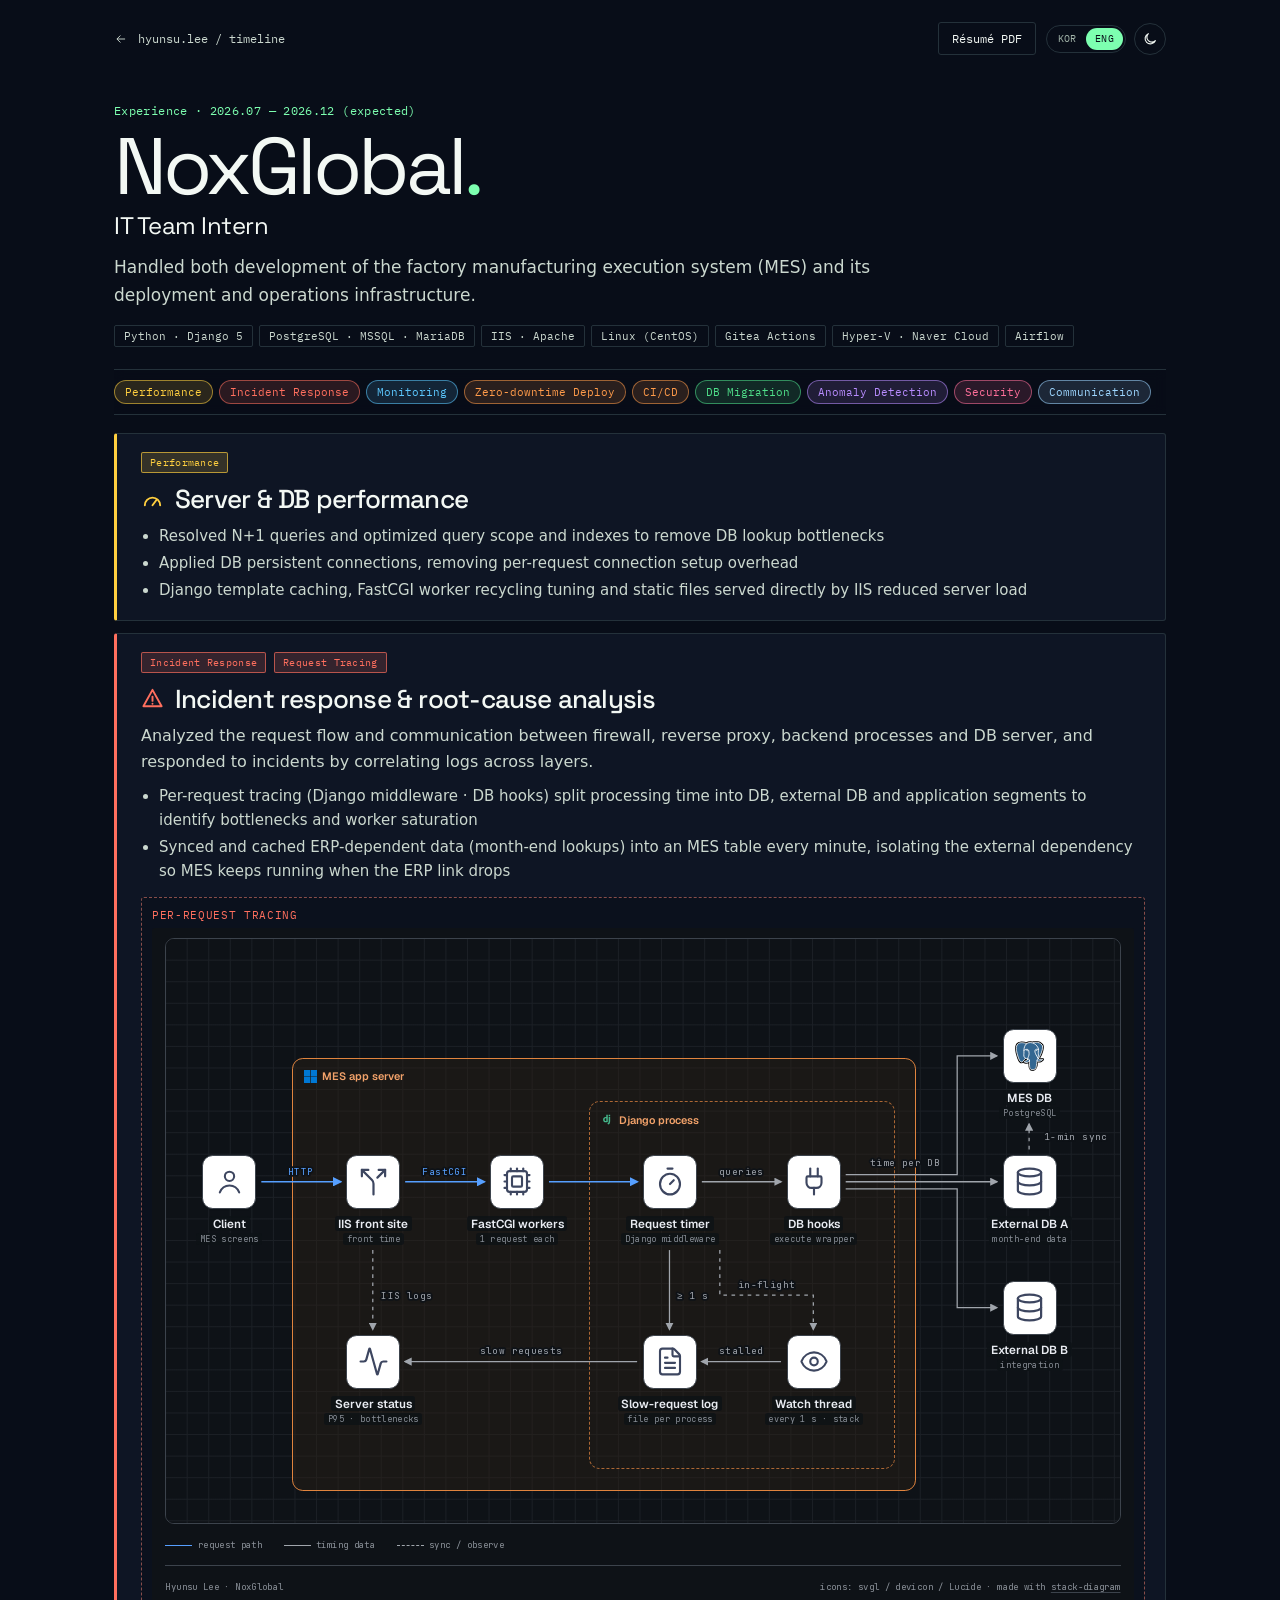
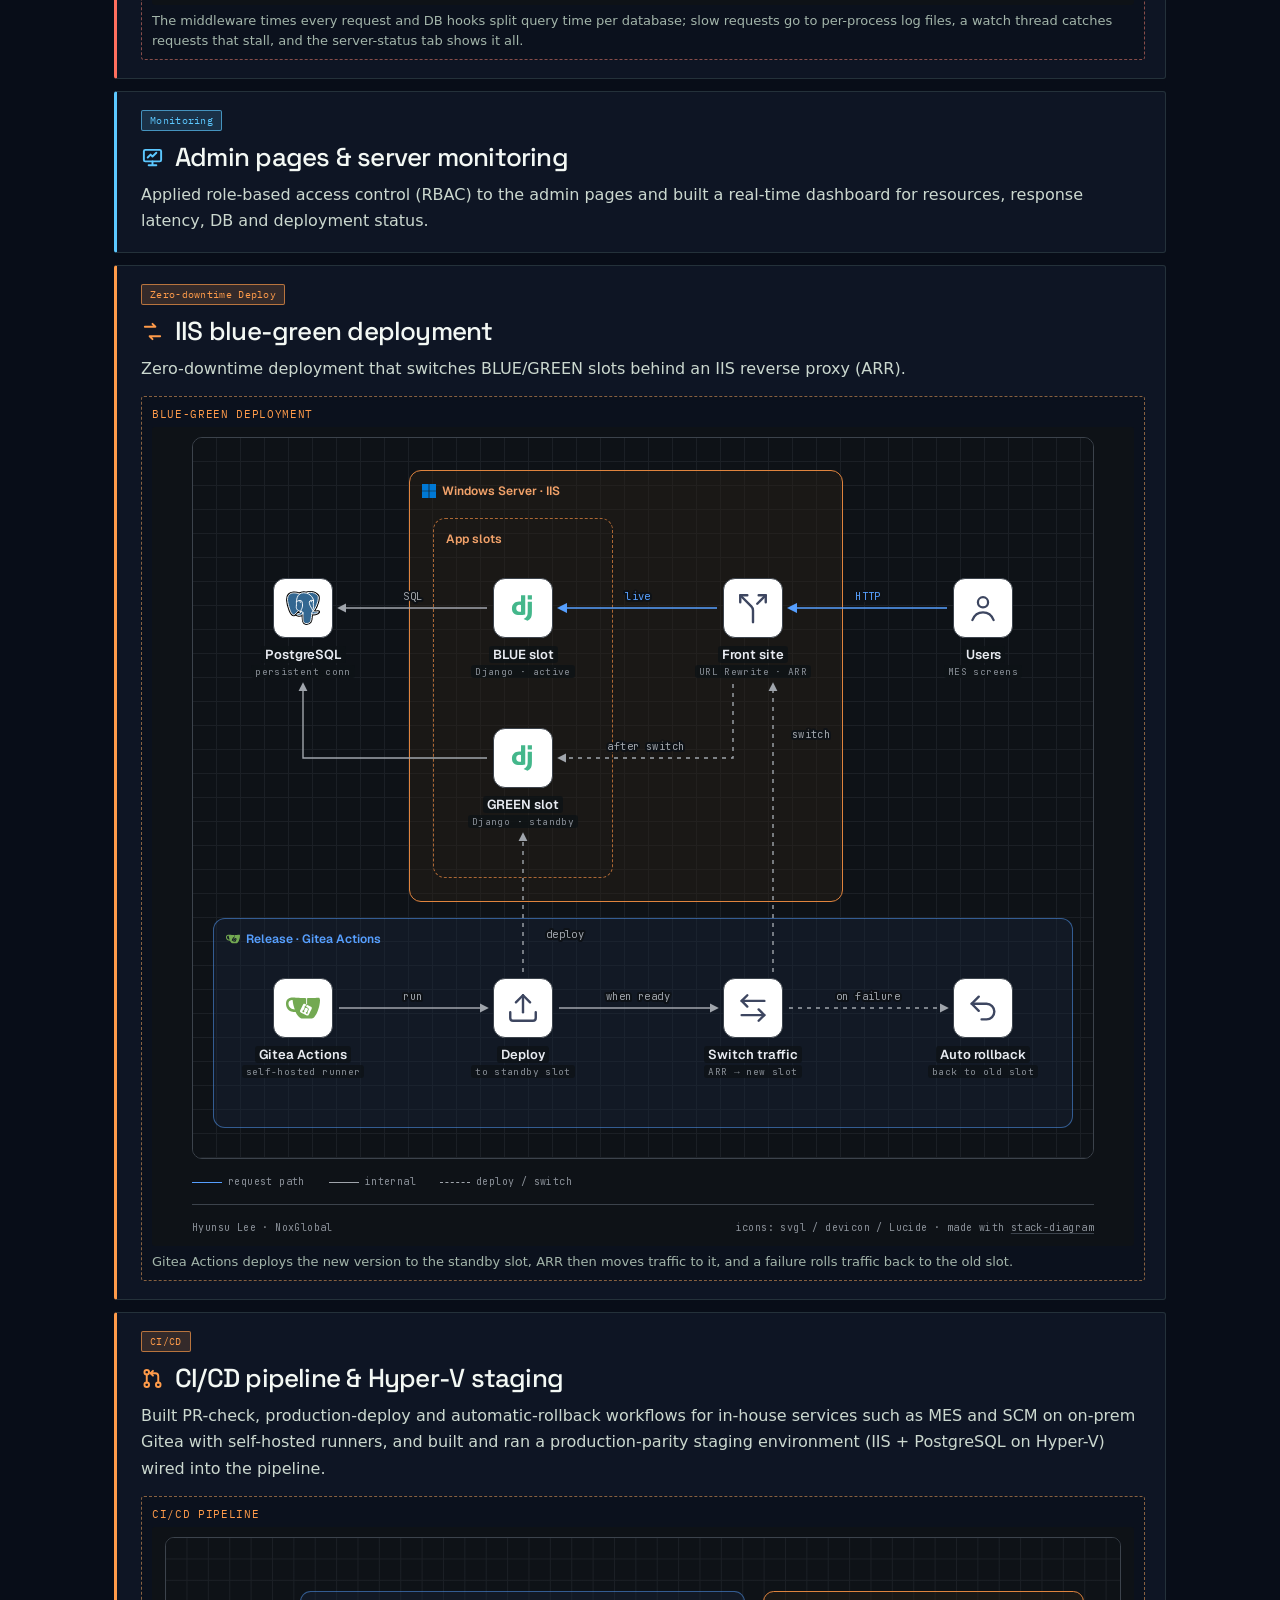
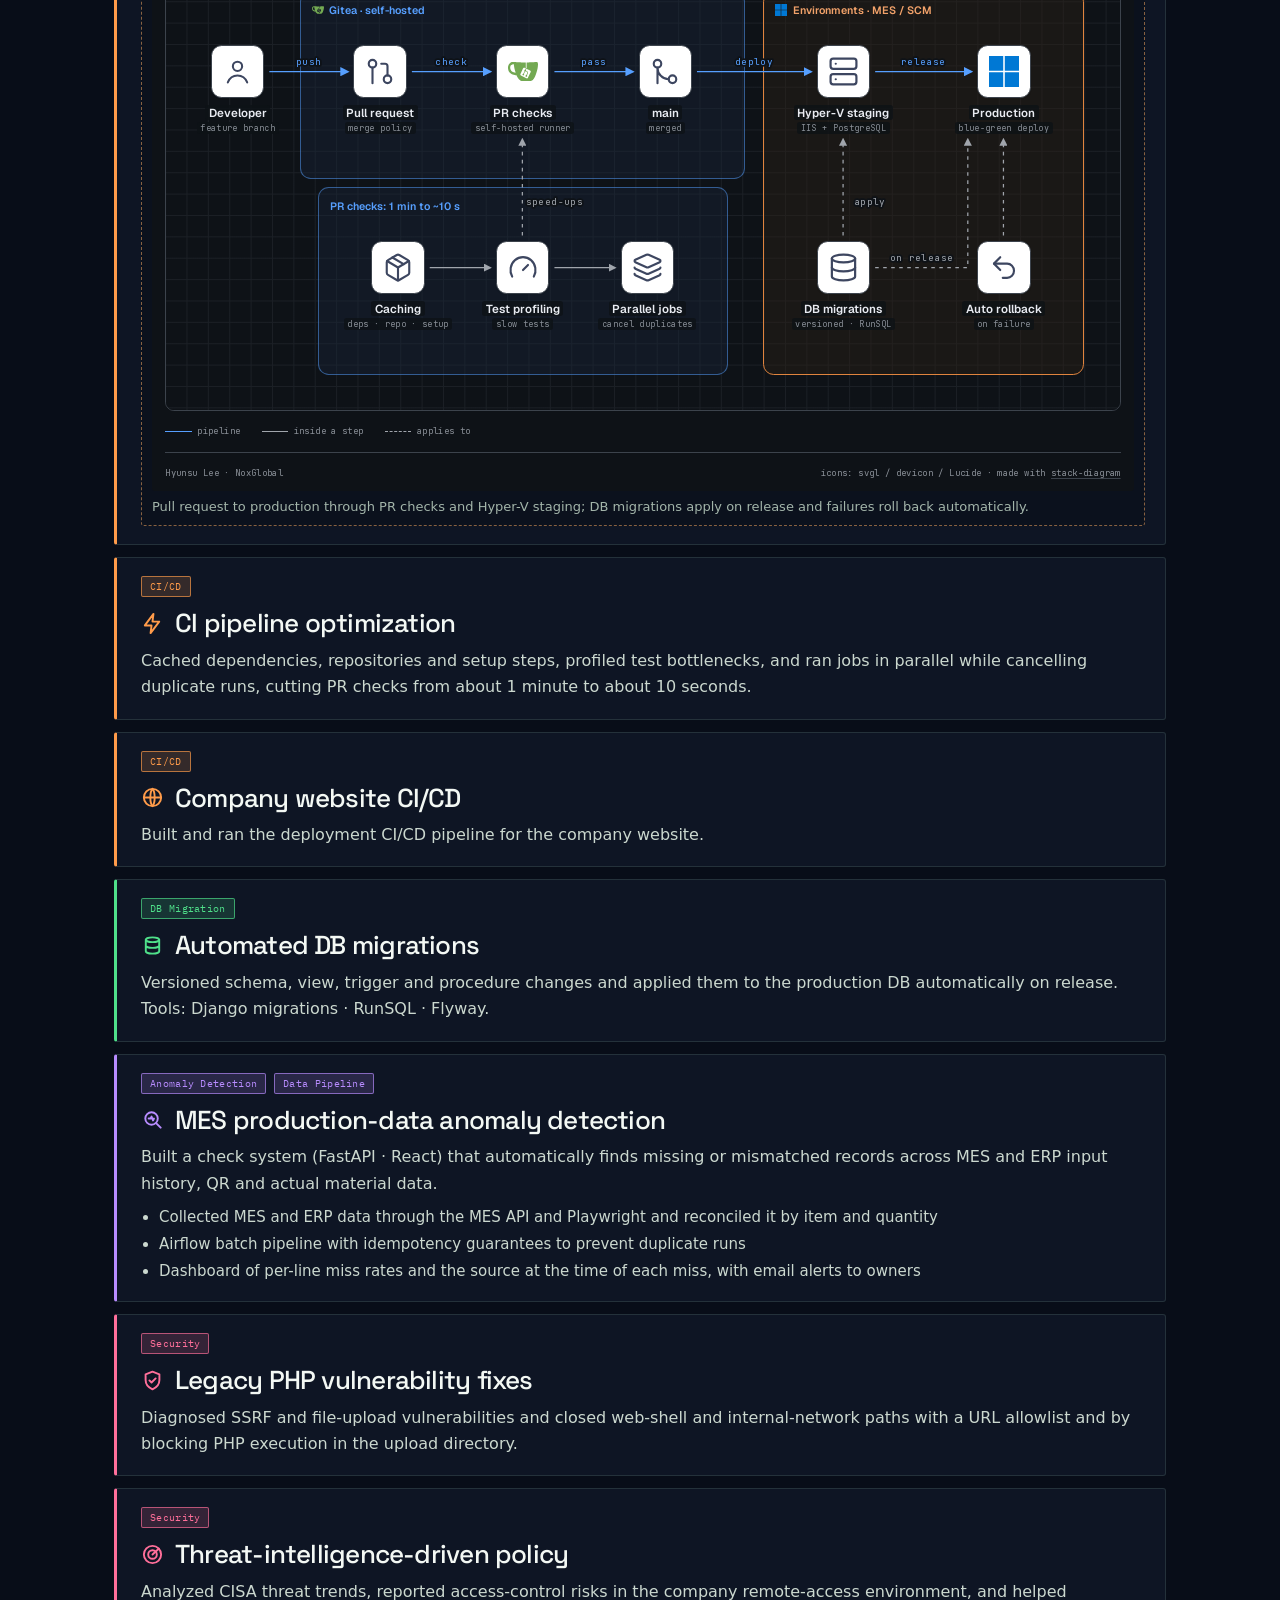
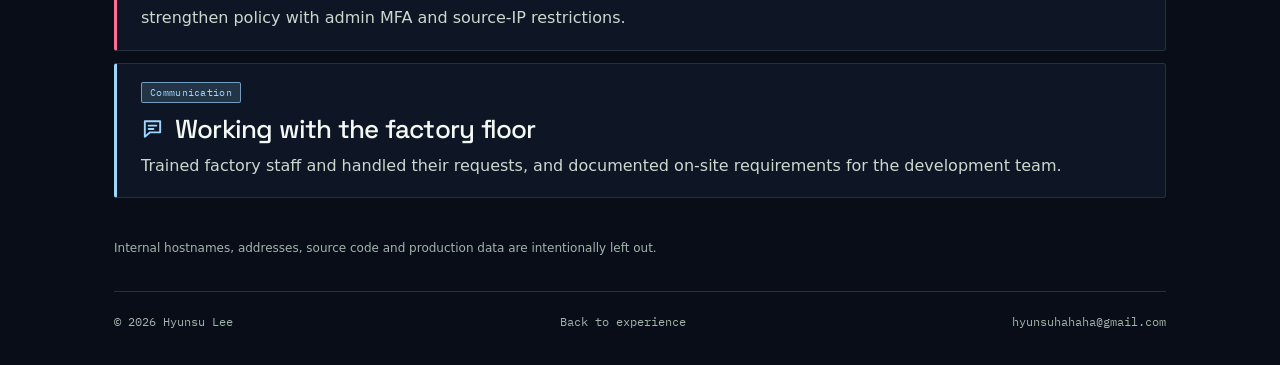
==== commit c1b10f01: "feat: 타임라인 분류 필터 추가, 기본 언어 영어로 변경 - 타임라인 상단에 전체·실무·팀/대회·개인·오픈소스 필터 추가, 선택 외 항목은 접히며 사라짐 - 필터에 맞춰 브랜치" ====
--- a/work/noxglobal/index.html
+++ b/work/noxglobal/index.html
@@ -1,5 +1,5 @@
 <!doctype html>
-<html lang="ko" data-theme="dark">
+<html lang="en" data-theme="dark">
 <head>
 <meta charset="utf-8">
 <meta name="viewport" content="width=device-width, initial-scale=1">
@@ -7,10 +7,11 @@
 <meta name="description" content="이현수 — NoxGlobal IT팀 인턴. MES 개발과 배포·운영 인프라: 성능 최적화, 장애 분석, 블루그린 배포, CI/CD, 모니터링.">
 <title>NoxGlobal — Hyunsu Lee</title>
 <link rel="icon" type="image/svg+xml" href="../../assets/favicon.svg">
-<script>(()=>{let l,t;try{l=localStorage.getItem("lang");t=localStorage.getItem("theme")}catch(e){}const d=document.documentElement;d.lang=l==="en"?"en":"ko";d.dataset.theme=t==="light"?"light":"dark"})()</script>
-<link rel="stylesheet" href="detail.css">
-<script src="../../prefs.js" defer></script>
-<script src="diagrams.js" defer></script>
+<script>(()=>{let l,t;try{l=localStorage.getItem("lang");t=localStorage.getItem("theme")}catch(e){}const d=document.documentElement;d.lang=l==="ko"?"ko":"en";d.dataset.theme=t==="light"?"light":"dark"})()</script>
+<style>html[lang="ko"] .t[lang="en"],html[lang="en"] .t[lang="ko"]{display:none}</style>
+<link rel="stylesheet" href="detail.css?v=20261112b">
+<script src="../../prefs.js?v=20261112b" defer></script>
+<script src="diagrams.js?v=20261112b" defer></script>
 </head>
 <body>
 <div class="wrap">
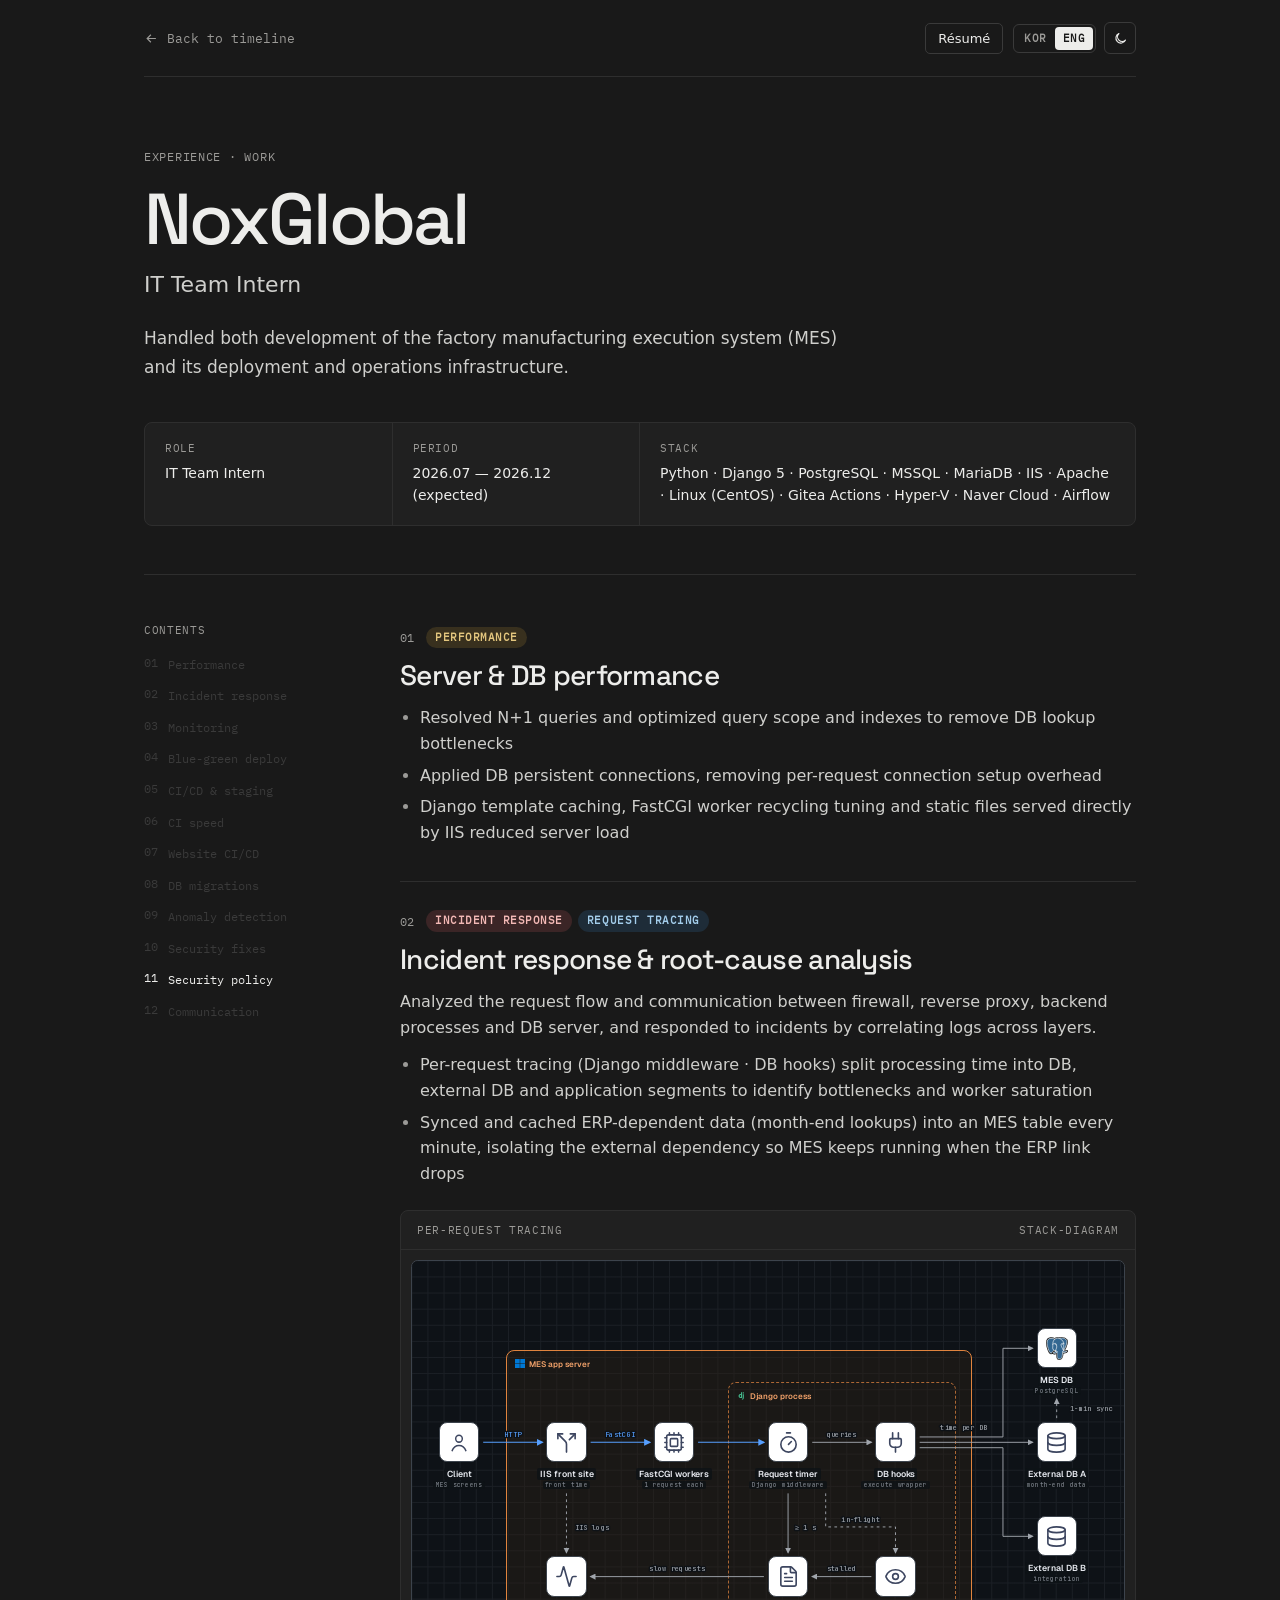
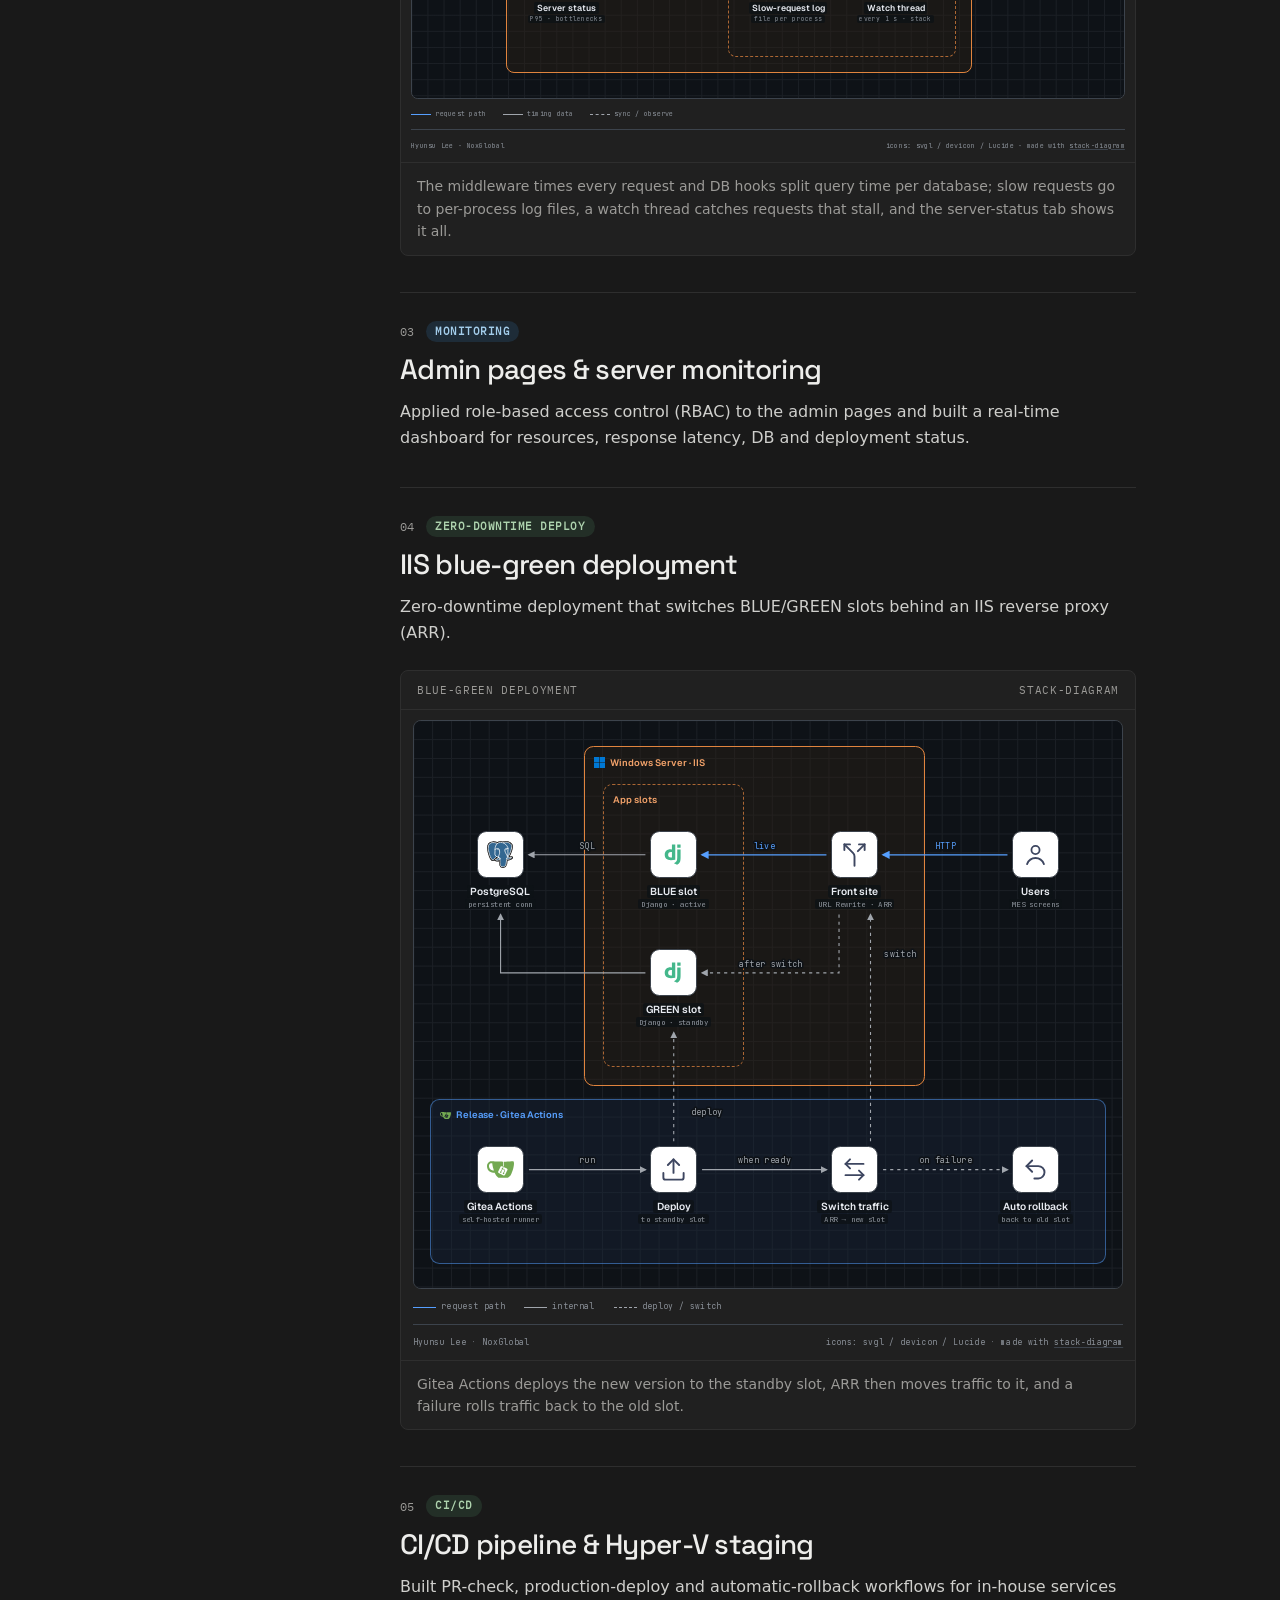
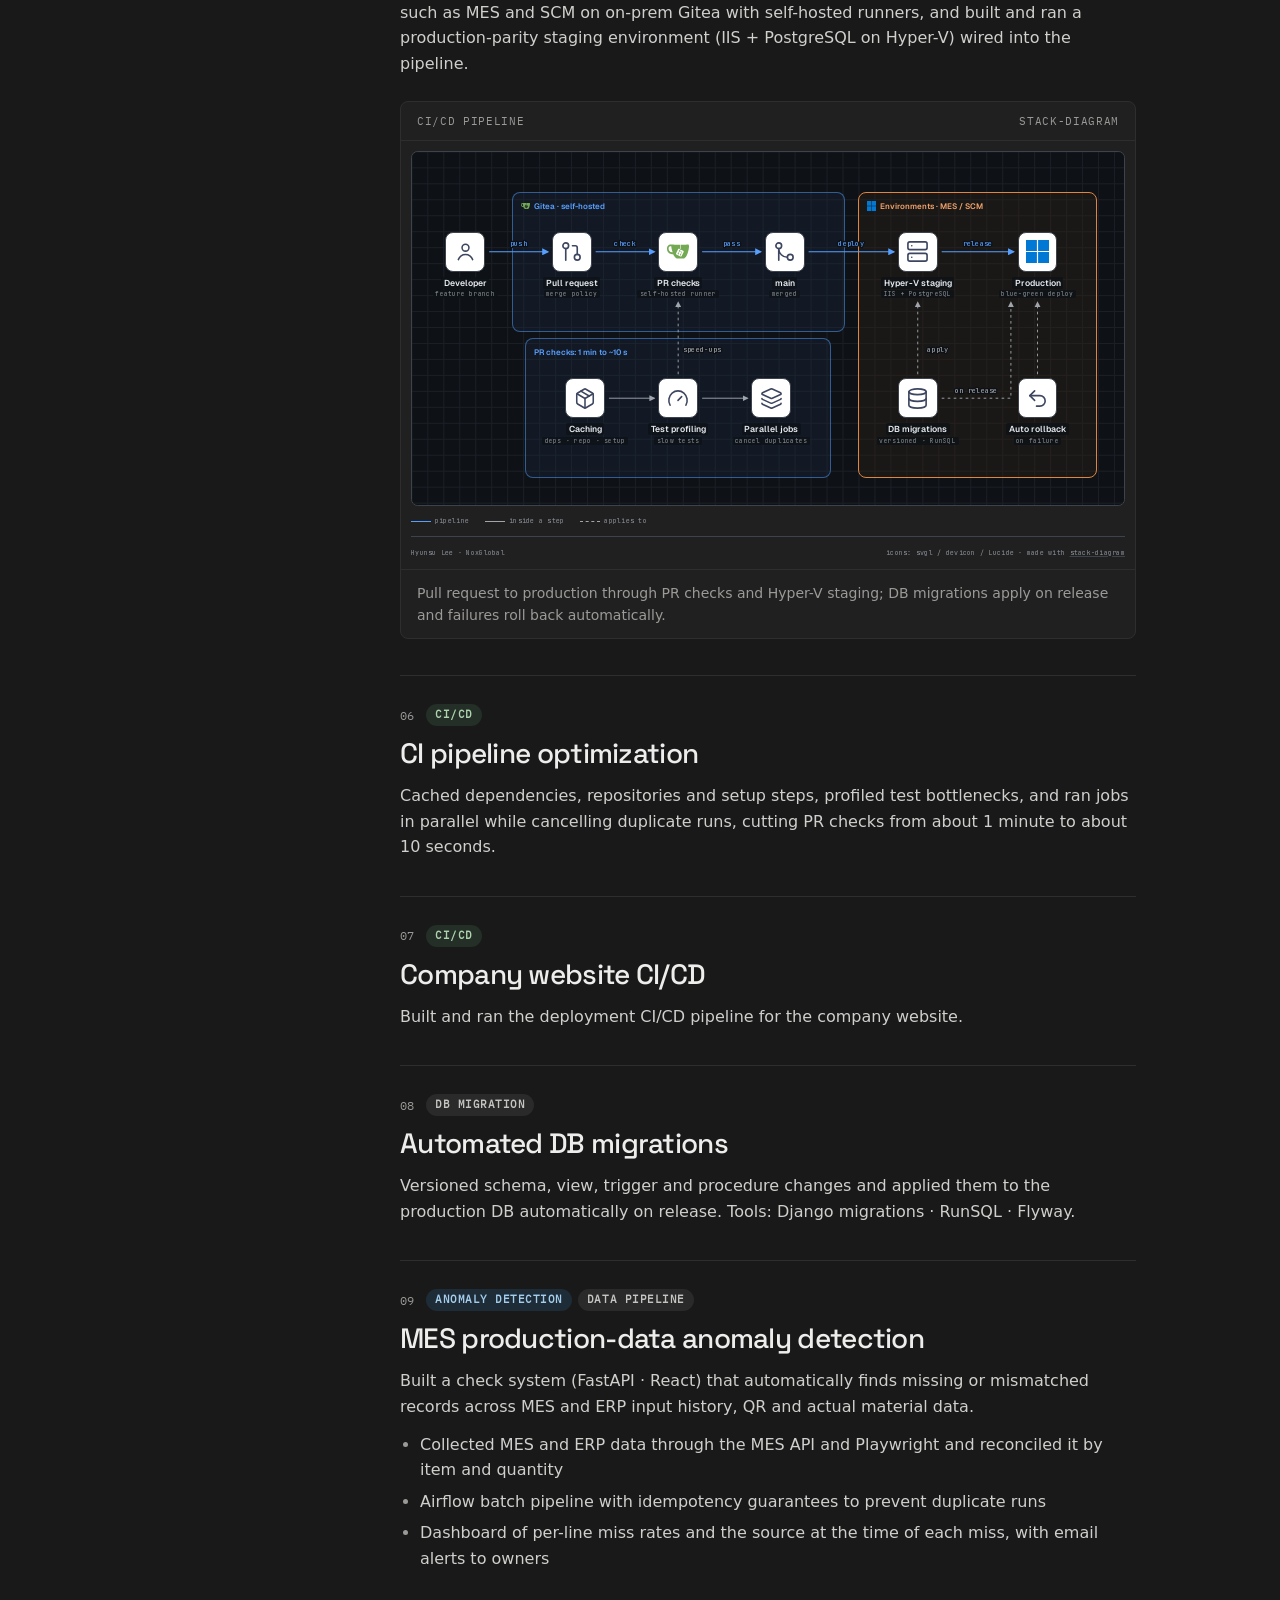
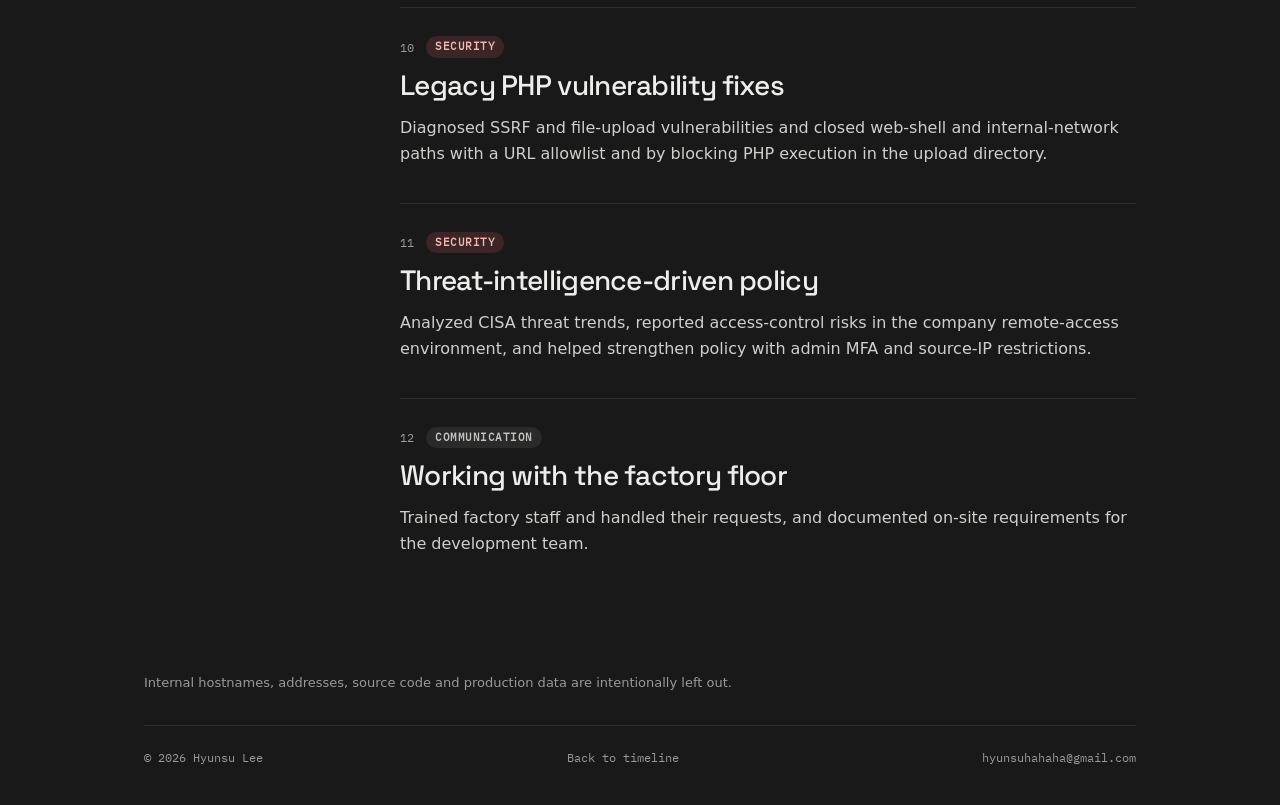
==== commit fa97f5b9: "feat: 개인 프로젝트 상세 페이지 추가와 상세 페이지 디자인 개편 - public-api-monitor·ShadowTrace 상세 페이지와 stack-diagram 구조도 추가" ====
--- a/work/noxglobal/index.html
+++ b/work/noxglobal/index.html
@@ -3,82 +3,83 @@
 <head>
 <meta charset="utf-8">
 <meta name="viewport" content="width=device-width, initial-scale=1">
-<meta name="theme-color" content="#080d18">
 <meta name="description" content="이현수 — NoxGlobal IT팀 인턴. MES 개발과 배포·운영 인프라: 성능 최적화, 장애 분석, 블루그린 배포, CI/CD, 모니터링.">
 <title>NoxGlobal — Hyunsu Lee</title>
 <link rel="icon" type="image/svg+xml" href="../../assets/favicon.svg">
 <script>(()=>{let l,t;try{l=localStorage.getItem("lang");t=localStorage.getItem("theme")}catch(e){}const d=document.documentElement;d.lang=l==="ko"?"ko":"en";d.dataset.theme=t==="light"?"light":"dark"})()</script>
 <style>html[lang="ko"] .t[lang="en"],html[lang="en"] .t[lang="ko"]{display:none}</style>
-<link rel="stylesheet" href="detail.css?v=20261112b">
-<script src="../../prefs.js?v=20261112b" defer></script>
-<script src="diagrams.js?v=20261112b" defer></script>
+<link rel="stylesheet" href="../../assets/detail.css?v=20261113a">
+<script src="../../prefs.js?v=20261113a" defer></script>
+<script src="../../assets/detail.js?v=20261113a" defer></script>
 </head>
 <body>
 <div class="wrap">
   <div class="top">
-    <a class="back" href="../../#journey"><svg viewBox="0 0 24 24" aria-hidden="true"><path d="M19 12H5m6-6-6 6 6 6"/></svg><span class="t" lang="en">hyunsu.lee / timeline</span><span class="t" lang="ko">hyunsu.lee / 타임라인</span></a>
-    <div class="top-right"><a class="resume" href="../../assets/Hyunsu-Lee-Resume.pdf" target="_blank" rel="noopener"><span class="t" lang="en">Résumé PDF</span><span class="t" lang="ko">이력서 PDF</span></a><div class="prefs" role="group" aria-label="Display settings"><div class="lang-switch" role="group" aria-label="Language"><button type="button" data-set-lang="ko">KOR</button><button type="button" data-set-lang="en">ENG</button></div><button type="button" class="theme-switch" data-toggle-theme aria-label="Toggle dark mode"><svg class="icon-moon" viewBox="0 0 24 24" aria-hidden="true"><path d="M20 14.5A8 8 0 1 1 9.5 4a6.5 6.5 0 0 0 10.5 10.5z"/></svg><svg class="icon-sun" viewBox="0 0 24 24" aria-hidden="true"><circle cx="12" cy="12" r="4"/><path d="M12 2v2.5M12 19.5V22M2 12h2.5M19.5 12H22M4.9 4.9l1.8 1.8M17.3 17.3l1.8 1.8M4.9 19.1l1.8-1.8M17.3 6.7l1.8-1.8"/></svg></button></div></div>
+    <a class="back" href="../../#journey"><svg viewBox="0 0 24 24" aria-hidden="true"><path d="M19 12H5m6-6-6 6 6 6"/></svg><span class="t" lang="en">Back to timeline</span><span class="t" lang="ko">타임라인으로</span></a>
+    <div class="top-right"><a class="btn ghost" href="../../assets/Hyunsu-Lee-Resume.pdf" target="_blank" rel="noopener"><span class="t" lang="en">Résumé</span><span class="t" lang="ko">이력서</span></a><div class="prefs" role="group" aria-label="Display settings"><div class="lang-switch" role="group" aria-label="Language"><button type="button" data-set-lang="ko">KOR</button><button type="button" data-set-lang="en">ENG</button></div><button type="button" class="theme-switch" data-toggle-theme aria-label="Toggle dark mode"><svg class="icon-moon" viewBox="0 0 24 24" aria-hidden="true"><path d="M20 14.5A8 8 0 1 1 9.5 4a6.5 6.5 0 0 0 10.5 10.5z"/></svg><svg class="icon-sun" viewBox="0 0 24 24" aria-hidden="true"><circle cx="12" cy="12" r="4"/><path d="M12 2v2.5M12 19.5V22M2 12h2.5M19.5 12H22M4.9 4.9l1.8 1.8M17.3 17.3l1.8 1.8M4.9 19.1l1.8-1.8M17.3 6.7l1.8-1.8"/></svg></button></div></div>
   </div>
-  <section class="hero" aria-labelledby="title">
-    <div class="eyebrow"><span class="t" lang="en">Experience · 2026.07 — 2026.12 (expected)</span><span class="t" lang="ko">경력 · 2026.07 — 2026.12 (종료 예정)</span></div>
-    <h1 id="title">NoxGlobal<span class="dot">.</span></h1>
+  <header class="hero">
+    <p class="eyebrow"><span class="t" lang="en">Experience · Work</span><span class="t" lang="ko">경력 · 실무</span></p>
+    <h1>NoxGlobal</h1>
     <p class="role"><span class="t" lang="en">IT Team Intern</span><span class="t" lang="ko">IT팀 인턴</span></p>
     <p class="lede"><span class="t" lang="en">Handled both development of the factory manufacturing execution system (MES) and its deployment and operations infrastructure.</span><span class="t" lang="ko">공장 생산관리 시스템(MES) 개발과 배포·운영 인프라를 함께 담당.</span></p>
-    <ul class="stack" aria-label="Stack"><li>Python · Django 5</li><li>PostgreSQL · MSSQL · MariaDB</li><li>IIS · Apache</li><li>Linux (CentOS)</li><li>Gitea Actions</li><li>Hyper-V · Naver Cloud</li><li>Airflow</li></ul>
-  </section>
-  <nav class="keywords" aria-label="Keywords"><a href="#performance" style="--c:var(--perf)">Performance</a><a href="#incident" style="--c:var(--incident)">Incident Response</a><a href="#monitoring" style="--c:var(--monitor)">Monitoring</a><a href="#deploy" style="--c:var(--deploy)">Zero-downtime Deploy</a><a href="#cicd" style="--c:var(--deploy)">CI/CD</a><a href="#migration" style="--c:var(--migrate)">DB Migration</a><a href="#anomaly" style="--c:var(--data)">Anomaly Detection</a><a href="#security" style="--c:var(--security)">Security</a><a href="#communication" style="--c:var(--comm)">Communication</a></nav>
-  <main class="items">
-    <article class="item" id="performance" style="--c:var(--perf)">
-      <header><span class="tag">Performance</span><h2><svg viewBox="0 0 24 24" aria-hidden="true"><path d="M4 18a8 8 0 1 1 16 0"/><path d="m12 18 4.5-6"/></svg><span class="t" lang="en">Server &amp; DB performance</span><span class="t" lang="ko">서버 및 DB 성능 최적화</span></h2></header>
-      <ul><li><span class="t" lang="en">Resolved N+1 queries and optimized query scope and indexes to remove DB lookup bottlenecks</span><span class="t" lang="ko">N+1 쿼리 해소 및 조회 범위·인덱스 최적화로 DB 조회 병목 개선</span></li><li><span class="t" lang="en">Applied DB persistent connections, removing per-request connection setup overhead</span><span class="t" lang="ko">DB Persistent Connection 적용으로 요청당 연결 수립 오버헤드 제거</span></li><li><span class="t" lang="en">Django template caching, FastCGI worker recycling tuning and static files served directly by IIS reduced server load</span><span class="t" lang="ko">Django 템플릿 캐싱 및 FastCGI 워커 재활용 주기 조정, IIS 정적 파일 직접 서빙으로 서버 처리 부하 감소</span></li></ul>
-    </article>
-    <article class="item" id="incident" style="--c:var(--incident)">
-      <header><span class="tag">Incident Response</span><span class="tag">Request Tracing</span><h2><svg viewBox="0 0 24 24" aria-hidden="true"><path d="M12 3 2.5 20h19z"/><path d="M12 10v4.5M12 17.5v.01"/></svg><span class="t" lang="en">Incident response &amp; root-cause analysis</span><span class="t" lang="ko">서버 장애 대응·원인 분석</span></h2></header>
-      <p class="summary"><span class="t" lang="en">Analyzed the request flow and communication between firewall, reverse proxy, backend processes and DB server, and responded to incidents by correlating logs across layers.</span><span class="t" lang="ko">방화벽·리버스 프록시·백엔드 프로세스·DB 서버로 이어지는 요청 흐름과 컴포넌트 간 통신 구조를 분석하고, 계층별 로그 상관 분석으로 장애에 대응.</span></p><ul><li><span class="t" lang="en">Per-request tracing (Django middleware · DB hooks) split processing time into DB, external DB and application segments to identify bottlenecks and worker saturation</span><span class="t" lang="ko">요청 단위 트레이싱(Django 미들웨어·DB 훅)으로 처리 시간을 DB·외부 DB 연동·애플리케이션 구간으로 분해해 병목·워커 포화 식별</span></li><li><span class="t" lang="en">Synced and cached ERP-dependent data (month-end lookups) into an MES table every minute, isolating the external dependency so MES keeps running when the ERP link drops</span><span class="t" lang="ko">ERP 의존 데이터(월마감 조회)를 MES 내부 테이블에 1분 주기로 동기화·캐시해, ERP 연동이 끊겨도 MES 운영에 영향이 없도록 외부 의존성 격리</span></li></ul><figure class="diagram"><figcaption><span class="t" lang="en">Per-request tracing</span><span class="t" lang="ko">요청 단위 트레이싱</span></figcaption><iframe class="stack-frame" src="diagrams/tracing.html" title="Per-request tracing diagram" loading="lazy"></iframe><p class="diagram-note"><span class="t" lang="en">The middleware times every request and DB hooks split query time per database; slow requests go to per-process log files, a watch thread catches requests that stall, and the server-status tab shows it all.</span><span class="t" lang="ko">미들웨어가 요청마다 시간을 재고 DB 훅이 DB별 쿼리 시간을 나눕니다. 느린 요청은 프로세스별 로그 파일에 남고, 감시 스레드가 멈춘 요청을 잡아내며, 서버상태 탭에서 한눈에 봅니다.</span></p></figure>
-    </article>
-    <article class="item" id="monitoring" style="--c:var(--monitor)">
-      <header><span class="tag">Monitoring</span><h2><svg viewBox="0 0 24 24" aria-hidden="true"><rect x="3" y="4" width="18" height="12" rx="1.5"/><path d="M8 20h8M12 16v4M7 12l3-3 2 2 4-4"/></svg><span class="t" lang="en">Admin pages &amp; server monitoring</span><span class="t" lang="ko">MES 관리자 페이지 개선, 서버 모니터링 개발</span></h2></header>
-      <p class="summary"><span class="t" lang="en">Applied role-based access control (RBAC) to the admin pages and built a real-time dashboard for resources, response latency, DB and deployment status.</span><span class="t" lang="ko">어드민 페이지 역할 기반 접근 제어(RBAC) 적용, 리소스·응답 지연·DB·배포 상태 실시간 모니터링 대시보드 구축.</span></p>
-    </article>
-    <article class="item" id="deploy" style="--c:var(--deploy)">
-      <header><span class="tag">Zero-downtime Deploy</span><h2><svg viewBox="0 0 24 24" aria-hidden="true"><path d="M4 7h11l-3-3M20 17H9l3 3"/></svg><span class="t" lang="en">IIS blue-green deployment</span><span class="t" lang="ko">IIS 블루그린 무중단 배포</span></h2></header>
-      <p class="summary"><span class="t" lang="en">Zero-downtime deployment that switches BLUE/GREEN slots behind an IIS reverse proxy (ARR).</span><span class="t" lang="ko">IIS 리버스 프록시(ARR)로 BLUE/GREEN 슬롯을 전환하는 무중단 배포 구성.</span></p><figure class="diagram"><figcaption><span class="t" lang="en">Blue-green deployment</span><span class="t" lang="ko">블루그린 배포</span></figcaption><iframe class="stack-frame" src="diagrams/bluegreen.html" title="Blue-green deployment diagram" loading="lazy"></iframe><p class="diagram-note"><span class="t" lang="en">Gitea Actions deploys the new version to the standby slot, ARR then moves traffic to it, and a failure rolls traffic back to the old slot.</span><span class="t" lang="ko">Gitea Actions가 새 버전을 대기 슬롯에 배포하면 ARR이 트래픽을 그쪽으로 옮기고, 실패하면 이전 슬롯으로 되돌립니다.</span></p></figure>
-    </article>
-    <article class="item" id="cicd" style="--c:var(--deploy)">
-      <header><span class="tag">CI/CD</span><h2><svg viewBox="0 0 24 24" aria-hidden="true"><circle cx="6" cy="5.5" r="2.4"/><circle cx="6" cy="18.5" r="2.4"/><circle cx="18" cy="18.5" r="2.4"/><path d="M6 7.9v8.2M18 16.1V9.5a3 3 0 0 0-3-3h-4.5"/><path d="m12.5 4-2.5 2.5L12.5 9"/></svg><span class="t" lang="en">CI/CD pipeline &amp; Hyper-V staging</span><span class="t" lang="ko">CI/CD 파이프라인, Hyper-V 스테이징 환경 구축·운영</span></h2></header>
-      <p class="summary"><span class="t" lang="en">Built PR-check, production-deploy and automatic-rollback workflows for in-house services such as MES and SCM on on-prem Gitea with self-hosted runners, and built and ran a production-parity staging environment (IIS + PostgreSQL on Hyper-V) wired into the pipeline.</span><span class="t" lang="ko">온프레미스 Gitea·self-hosted runner로 MES·SCM 등 사내 서비스의 PR 검사·운영 배포·자동 롤백 워크플로를 구성하고, 운영 동일 구성(IIS+PostgreSQL)의 스테이징 환경(Hyper-V)을 구축·운영하며 파이프라인에 연결.</span></p><figure class="diagram"><figcaption><span class="t" lang="en">CI/CD pipeline</span><span class="t" lang="ko">CI/CD 파이프라인</span></figcaption><iframe class="stack-frame" src="diagrams/cicd.html" title="CI/CD pipeline diagram" loading="lazy"></iframe><p class="diagram-note"><span class="t" lang="en">Pull request to production through PR checks and Hyper-V staging; DB migrations apply on release and failures roll back automatically.</span><span class="t" lang="ko">PR 검사와 Hyper-V 스테이징을 거쳐 운영에 배포되고, 릴리즈 때 DB 마이그레이션이 적용되며 실패하면 자동으로 롤백합니다.</span></p></figure>
-    </article>
-    <article class="item" id="ci-speed" style="--c:var(--deploy)">
-      <header><span class="tag">CI/CD</span><h2><svg viewBox="0 0 24 24" aria-hidden="true"><path d="M13 2 4 14h7l-1 8 9-12h-7z"/></svg><span class="t" lang="en">CI pipeline optimization</span><span class="t" lang="ko">CI 파이프라인 최적화</span></h2></header>
-      <p class="summary"><span class="t" lang="en">Cached dependencies, repositories and setup steps, profiled test bottlenecks, and ran jobs in parallel while cancelling duplicate runs, cutting PR checks from about 1 minute to about 10 seconds.</span><span class="t" lang="ko">의존성·저장소·준비 단계 캐싱과 테스트 병목 프로파일링, 병렬 실행·중복 실행 취소로 PR 검사 시간을 1분대 → 10초대로 단축.</span></p>
-    </article>
-    <article class="item" id="homepage" style="--c:var(--deploy)">
-      <header><span class="tag">CI/CD</span><h2><svg viewBox="0 0 24 24" aria-hidden="true"><circle cx="12" cy="12" r="9"/><path d="M3 12h18M12 3c3 3.2 3 14.8 0 18M12 3c-3 3.2-3 14.8 0 18"/></svg><span class="t" lang="en">Company website CI/CD</span><span class="t" lang="ko">회사 홈페이지 CI/CD 구축·운영</span></h2></header>
-      <p class="summary"><span class="t" lang="en">Built and ran the deployment CI/CD pipeline for the company website.</span><span class="t" lang="ko">회사 홈페이지 배포 CI/CD 파이프라인 구축·운영.</span></p>
-    </article>
-    <article class="item" id="migration" style="--c:var(--migrate)">
-      <header><span class="tag">DB Migration</span><h2><svg viewBox="0 0 24 24" aria-hidden="true"><ellipse cx="12" cy="6" rx="7" ry="2.5"/><path d="M5 6v12c0 1.4 3.1 2.5 7 2.5s7-1.1 7-2.5V6M5 12c0 1.4 3.1 2.5 7 2.5s7-1.1 7-2.5"/></svg><span class="t" lang="en">Automated DB migrations</span><span class="t" lang="ko">DB 마이그레이션 자동화</span></h2></header>
-      <p class="summary"><span class="t" lang="en">Versioned schema, view, trigger and procedure changes and applied them to the production DB automatically on release. Tools: Django migrations · RunSQL · Flyway.</span><span class="t" lang="ko">스키마·뷰·트리거·프로시저 변경을 버전 관리하고, 운영 릴리즈 시 운영 DB에 자동 적용. 활용 기술: Django migrations · RunSQL · Flyway</span></p>
-    </article>
-    <article class="item" id="anomaly" style="--c:var(--data)">
-      <header><span class="tag">Anomaly Detection</span><span class="tag">Data Pipeline</span><h2><svg viewBox="0 0 24 24" aria-hidden="true"><circle cx="11" cy="11" r="6.5"/><path d="m16 16 4.5 4.5M8 11h2l1-2 1.5 4 1-2"/></svg><span class="t" lang="en">MES production-data anomaly detection</span><span class="t" lang="ko">MES 생산데이터 이상 탐지</span></h2></header>
-      <p class="summary"><span class="t" lang="en">Built a check system (FastAPI · React) that automatically finds missing or mismatched records across MES and ERP input history, QR and actual material data.</span><span class="t" lang="ko">MES·ERP의 투입내역·QR·실자재 데이터에서 누락·불일치를 자동으로 찾는 검사 시스템 개발(FastAPI·React).</span></p><ul><li><span class="t" lang="en">Collected MES and ERP data through the MES API and Playwright and reconciled it by item and quantity</span><span class="t" lang="ko">MES API·Playwright로 MES·ERP 데이터를 수집해 품목·수량 기준으로 대조</span></li><li><span class="t" lang="en">Airflow batch pipeline with idempotency guarantees to prevent duplicate runs</span><span class="t" lang="ko">Airflow 배치 파이프라인, 멱등성(Idempotency) 보장으로 중복 실행 방지</span></li><li><span class="t" lang="en">Dashboard of per-line miss rates and the source at the time of each miss, with email alerts to owners</span><span class="t" lang="ko">라인별 누락률과 누락 시점 원본을 대시보드로 제공하고 담당자에게 메일 알림</span></li></ul>
-    </article>
-    <article class="item" id="security" style="--c:var(--security)">
-      <header><span class="tag">Security</span><h2><svg viewBox="0 0 24 24" aria-hidden="true"><path d="M12 2.8 4.8 5.6v5.9c0 4.6 3 7.9 7.2 9.7 4.2-1.8 7.2-5.1 7.2-9.7V5.6z"/><path d="m8.8 11.9 2.2 2.2 4.3-4.3"/></svg><span class="t" lang="en">Legacy PHP vulnerability fixes</span><span class="t" lang="ko">레거시 PHP 서비스 취약점 진단·조치</span></h2></header>
-      <p class="summary"><span class="t" lang="en">Diagnosed SSRF and file-upload vulnerabilities and closed web-shell and internal-network paths with a URL allowlist and by blocking PHP execution in the upload directory.</span><span class="t" lang="ko">SSRF·파일 업로드 취약점을 진단해 URL 화이트리스트·업로드 디렉터리 PHP 실행 차단으로 웹셸·내부망 접근 경로 차단.</span></p>
-    </article>
-    <article class="item" id="threat-intel" style="--c:var(--security)">
-      <header><span class="tag">Security</span><h2><svg viewBox="0 0 24 24" aria-hidden="true"><circle cx="12" cy="12" r="9"/><circle cx="12" cy="12" r="4.5"/><path d="M12 12 18.5 6"/></svg><span class="t" lang="en">Threat-intelligence-driven policy</span><span class="t" lang="ko">보안 위협 인텔리전스 기반 정책 개선</span></h2></header>
-      <p class="summary"><span class="t" lang="en">Analyzed CISA threat trends, reported access-control risks in the company remote-access environment, and helped strengthen policy with admin MFA and source-IP restrictions.</span><span class="t" lang="ko">CISA 위협 동향을 분석해 사내 원격 접속 환경의 접근통제 위험을 보고하고, 관리자 MFA 적용·접속 IP 제한 등 정책 강화에 기여.</span></p>
-    </article>
-    <article class="item" id="communication" style="--c:var(--comm)">
-      <header><span class="tag">Communication</span><h2><svg viewBox="0 0 24 24" aria-hidden="true"><path d="M4 4.5h16v11.5H9.5L4 20.5z"/><path d="M8 9h8M8 12.5h5"/></svg><span class="t" lang="en">Working with the factory floor</span><span class="t" lang="ko">현업 커뮤니케이션·요구사항 정리</span></h2></header>
-      <p class="summary"><span class="t" lang="en">Trained factory staff and handled their requests, and documented on-site requirements for the development team.</span><span class="t" lang="ko">공장 근무자 교육·민원 대응, 현장 요구사항을 문서로 정리해 개발팀에 전달.</span></p>
-    </article>
-  </main>
-  <p class="note"><span class="t" lang="en">Internal hostnames, addresses, source code and production data are intentionally left out.</span><span class="t" lang="ko">사내 호스트명·주소·소스 코드·운영 데이터는 의도적으로 제외했습니다.</span></p>
-  <footer><span>© 2026 Hyunsu Lee</span><a href="../../#work"><span class="t" lang="en">Back to experience</span><span class="t" lang="ko">경력으로 돌아가기</span></a><a href="mailto:hyunsuhahaha@gmail.com">hyunsuhahaha@gmail.com</a></footer>
+    <dl class="facts"><div class=""><dt><span class="t" lang="en">Role</span><span class="t" lang="ko">직무</span></dt><dd><span class="t" lang="en">IT Team Intern</span><span class="t" lang="ko">IT팀 인턴</span></dd></div><div class=""><dt><span class="t" lang="en">Period</span><span class="t" lang="ko">기간</span></dt><dd><span class="t" lang="en">2026.07 — 2026.12 (expected)</span><span class="t" lang="ko">2026.07 — 2026.12 (종료 예정)</span></dd></div><div class="wide"><dt><span class="t" lang="en">Stack</span><span class="t" lang="ko">기술</span></dt><dd>Python · Django 5 · PostgreSQL · MSSQL · MariaDB · IIS · Apache · Linux (CentOS) · Gitea Actions · Hyper-V · Naver Cloud · Airflow</dd></div></dl>
+  </header>
+  <div class="layout">
+    <nav class="toc" aria-label="Contents"><p><span class="t" lang="en">Contents</span><span class="t" lang="ko">목차</span></p><ol><li><a href="#performance"><span>01</span><span><span class="t" lang="en">Performance</span><span class="t" lang="ko">성능</span></span></a></li><li><a href="#incident"><span>02</span><span><span class="t" lang="en">Incident response</span><span class="t" lang="ko">장애 대응</span></span></a></li><li><a href="#monitoring"><span>03</span><span><span class="t" lang="en">Monitoring</span><span class="t" lang="ko">모니터링</span></span></a></li><li><a href="#deploy"><span>04</span><span><span class="t" lang="en">Blue-green deploy</span><span class="t" lang="ko">블루그린 배포</span></span></a></li><li><a href="#cicd"><span>05</span><span><span class="t" lang="en">CI/CD &amp; staging</span><span class="t" lang="ko">CI/CD·스테이징</span></span></a></li><li><a href="#ci-speed"><span>06</span><span><span class="t" lang="en">CI speed</span><span class="t" lang="ko">CI 최적화</span></span></a></li><li><a href="#homepage"><span>07</span><span><span class="t" lang="en">Website CI/CD</span><span class="t" lang="ko">홈페이지 CI/CD</span></span></a></li><li><a href="#migration"><span>08</span><span><span class="t" lang="en">DB migrations</span><span class="t" lang="ko">DB 마이그레이션</span></span></a></li><li><a href="#anomaly"><span>09</span><span><span class="t" lang="en">Anomaly detection</span><span class="t" lang="ko">이상 탐지</span></span></a></li><li><a href="#security"><span>10</span><span><span class="t" lang="en">Security fixes</span><span class="t" lang="ko">보안 조치</span></span></a></li><li><a href="#threat-intel"><span>11</span><span><span class="t" lang="en">Security policy</span><span class="t" lang="ko">보안 정책</span></span></a></li><li><a href="#communication"><span>12</span><span><span class="t" lang="en">Communication</span><span class="t" lang="ko">커뮤니케이션</span></span></a></li></ol></nav>
+    <main>
+    <section class="item" id="performance">
+      <div class="item-head"><span class="num">01</span><div class="tags"><span class="tag yellow">Performance</span></div></div>
+      <h2><span class="t" lang="en">Server &amp; DB performance</span><span class="t" lang="ko">서버 및 DB 성능 최적화</span></h2><ul><li><span class="t" lang="en">Resolved N+1 queries and optimized query scope and indexes to remove DB lookup bottlenecks</span><span class="t" lang="ko">N+1 쿼리 해소 및 조회 범위·인덱스 최적화로 DB 조회 병목 개선</span></li><li><span class="t" lang="en">Applied DB persistent connections, removing per-request connection setup overhead</span><span class="t" lang="ko">DB Persistent Connection 적용으로 요청당 연결 수립 오버헤드 제거</span></li><li><span class="t" lang="en">Django template caching, FastCGI worker recycling tuning and static files served directly by IIS reduced server load</span><span class="t" lang="ko">Django 템플릿 캐싱 및 FastCGI 워커 재활용 주기 조정, IIS 정적 파일 직접 서빙으로 서버 처리 부하 감소</span></li></ul>
+    </section>
+    <section class="item" id="incident">
+      <div class="item-head"><span class="num">02</span><div class="tags"><span class="tag red">Incident Response</span><span class="tag blue">Request Tracing</span></div></div>
+      <h2><span class="t" lang="en">Incident response &amp; root-cause analysis</span><span class="t" lang="ko">서버 장애 대응·원인 분석</span></h2><p class="summary"><span class="t" lang="en">Analyzed the request flow and communication between firewall, reverse proxy, backend processes and DB server, and responded to incidents by correlating logs across layers.</span><span class="t" lang="ko">방화벽·리버스 프록시·백엔드 프로세스·DB 서버로 이어지는 요청 흐름과 컴포넌트 간 통신 구조를 분석하고, 계층별 로그 상관 분석으로 장애에 대응.</span></p><ul><li><span class="t" lang="en">Per-request tracing (Django middleware · DB hooks) split processing time into DB, external DB and application segments to identify bottlenecks and worker saturation</span><span class="t" lang="ko">요청 단위 트레이싱(Django 미들웨어·DB 훅)으로 처리 시간을 DB·외부 DB 연동·애플리케이션 구간으로 분해해 병목·워커 포화 식별</span></li><li><span class="t" lang="en">Synced and cached ERP-dependent data (month-end lookups) into an MES table every minute, isolating the external dependency so MES keeps running when the ERP link drops</span><span class="t" lang="ko">ERP 의존 데이터(월마감 조회)를 MES 내부 테이블에 1분 주기로 동기화·캐시해, ERP 연동이 끊겨도 MES 운영에 영향이 없도록 외부 의존성 격리</span></li></ul><figure class="figure"><figcaption><span><span class="t" lang="en">Per-request tracing</span><span class="t" lang="ko">요청 단위 트레이싱</span></span><span>stack-diagram</span></figcaption><iframe class="stack-frame" src="diagrams/tracing.html" title="Per-request tracing diagram" loading="lazy"></iframe><p class="note"><span class="t" lang="en">The middleware times every request and DB hooks split query time per database; slow requests go to per-process log files, a watch thread catches requests that stall, and the server-status tab shows it all.</span><span class="t" lang="ko">미들웨어가 요청마다 시간을 재고 DB 훅이 DB별 쿼리 시간을 나눕니다. 느린 요청은 프로세스별 로그 파일에 남고, 감시 스레드가 멈춘 요청을 잡아내며, 서버상태 탭에서 한눈에 봅니다.</span></p></figure>
+    </section>
+    <section class="item" id="monitoring">
+      <div class="item-head"><span class="num">03</span><div class="tags"><span class="tag blue">Monitoring</span></div></div>
+      <h2><span class="t" lang="en">Admin pages &amp; server monitoring</span><span class="t" lang="ko">MES 관리자 페이지 개선, 서버 모니터링 개발</span></h2><p class="summary"><span class="t" lang="en">Applied role-based access control (RBAC) to the admin pages and built a real-time dashboard for resources, response latency, DB and deployment status.</span><span class="t" lang="ko">어드민 페이지 역할 기반 접근 제어(RBAC) 적용, 리소스·응답 지연·DB·배포 상태 실시간 모니터링 대시보드 구축.</span></p>
+    </section>
+    <section class="item" id="deploy">
+      <div class="item-head"><span class="num">04</span><div class="tags"><span class="tag green">Zero-downtime Deploy</span></div></div>
+      <h2><span class="t" lang="en">IIS blue-green deployment</span><span class="t" lang="ko">IIS 블루그린 무중단 배포</span></h2><p class="summary"><span class="t" lang="en">Zero-downtime deployment that switches BLUE/GREEN slots behind an IIS reverse proxy (ARR).</span><span class="t" lang="ko">IIS 리버스 프록시(ARR)로 BLUE/GREEN 슬롯을 전환하는 무중단 배포 구성.</span></p><figure class="figure"><figcaption><span><span class="t" lang="en">Blue-green deployment</span><span class="t" lang="ko">블루그린 배포</span></span><span>stack-diagram</span></figcaption><iframe class="stack-frame" src="diagrams/bluegreen.html" title="Blue-green deployment diagram" loading="lazy"></iframe><p class="note"><span class="t" lang="en">Gitea Actions deploys the new version to the standby slot, ARR then moves traffic to it, and a failure rolls traffic back to the old slot.</span><span class="t" lang="ko">Gitea Actions가 새 버전을 대기 슬롯에 배포하면 ARR이 트래픽을 그쪽으로 옮기고, 실패하면 이전 슬롯으로 되돌립니다.</span></p></figure>
+    </section>
+    <section class="item" id="cicd">
+      <div class="item-head"><span class="num">05</span><div class="tags"><span class="tag green">CI/CD</span></div></div>
+      <h2><span class="t" lang="en">CI/CD pipeline &amp; Hyper-V staging</span><span class="t" lang="ko">CI/CD 파이프라인, Hyper-V 스테이징 환경 구축·운영</span></h2><p class="summary"><span class="t" lang="en">Built PR-check, production-deploy and automatic-rollback workflows for in-house services such as MES and SCM on on-prem Gitea with self-hosted runners, and built and ran a production-parity staging environment (IIS + PostgreSQL on Hyper-V) wired into the pipeline.</span><span class="t" lang="ko">온프레미스 Gitea·self-hosted runner로 MES·SCM 등 사내 서비스의 PR 검사·운영 배포·자동 롤백 워크플로를 구성하고, 운영 동일 구성(IIS+PostgreSQL)의 스테이징 환경(Hyper-V)을 구축·운영하며 파이프라인에 연결.</span></p><figure class="figure"><figcaption><span><span class="t" lang="en">CI/CD pipeline</span><span class="t" lang="ko">CI/CD 파이프라인</span></span><span>stack-diagram</span></figcaption><iframe class="stack-frame" src="diagrams/cicd.html" title="CI/CD pipeline diagram" loading="lazy"></iframe><p class="note"><span class="t" lang="en">Pull request to production through PR checks and Hyper-V staging; DB migrations apply on release and failures roll back automatically.</span><span class="t" lang="ko">PR 검사와 Hyper-V 스테이징을 거쳐 운영에 배포되고, 릴리즈 때 DB 마이그레이션이 적용되며 실패하면 자동으로 롤백합니다.</span></p></figure>
+    </section>
+    <section class="item" id="ci-speed">
+      <div class="item-head"><span class="num">06</span><div class="tags"><span class="tag green">CI/CD</span></div></div>
+      <h2><span class="t" lang="en">CI pipeline optimization</span><span class="t" lang="ko">CI 파이프라인 최적화</span></h2><p class="summary"><span class="t" lang="en">Cached dependencies, repositories and setup steps, profiled test bottlenecks, and ran jobs in parallel while cancelling duplicate runs, cutting PR checks from about 1 minute to about 10 seconds.</span><span class="t" lang="ko">의존성·저장소·준비 단계 캐싱과 테스트 병목 프로파일링, 병렬 실행·중복 실행 취소로 PR 검사 시간을 1분대 → 10초대로 단축.</span></p>
+    </section>
+    <section class="item" id="homepage">
+      <div class="item-head"><span class="num">07</span><div class="tags"><span class="tag green">CI/CD</span></div></div>
+      <h2><span class="t" lang="en">Company website CI/CD</span><span class="t" lang="ko">회사 홈페이지 CI/CD 구축·운영</span></h2><p class="summary"><span class="t" lang="en">Built and ran the deployment CI/CD pipeline for the company website.</span><span class="t" lang="ko">회사 홈페이지 배포 CI/CD 파이프라인 구축·운영.</span></p>
+    </section>
+    <section class="item" id="migration">
+      <div class="item-head"><span class="num">08</span><div class="tags"><span class="tag gray">DB Migration</span></div></div>
+      <h2><span class="t" lang="en">Automated DB migrations</span><span class="t" lang="ko">DB 마이그레이션 자동화</span></h2><p class="summary"><span class="t" lang="en">Versioned schema, view, trigger and procedure changes and applied them to the production DB automatically on release. Tools: Django migrations · RunSQL · Flyway.</span><span class="t" lang="ko">스키마·뷰·트리거·프로시저 변경을 버전 관리하고, 운영 릴리즈 시 운영 DB에 자동 적용. 활용 기술: Django migrations · RunSQL · Flyway</span></p>
+    </section>
+    <section class="item" id="anomaly">
+      <div class="item-head"><span class="num">09</span><div class="tags"><span class="tag blue">Anomaly Detection</span><span class="tag gray">Data Pipeline</span></div></div>
+      <h2><span class="t" lang="en">MES production-data anomaly detection</span><span class="t" lang="ko">MES 생산데이터 이상 탐지</span></h2><p class="summary"><span class="t" lang="en">Built a check system (FastAPI · React) that automatically finds missing or mismatched records across MES and ERP input history, QR and actual material data.</span><span class="t" lang="ko">MES·ERP의 투입내역·QR·실자재 데이터에서 누락·불일치를 자동으로 찾는 검사 시스템 개발(FastAPI·React).</span></p><ul><li><span class="t" lang="en">Collected MES and ERP data through the MES API and Playwright and reconciled it by item and quantity</span><span class="t" lang="ko">MES API·Playwright로 MES·ERP 데이터를 수집해 품목·수량 기준으로 대조</span></li><li><span class="t" lang="en">Airflow batch pipeline with idempotency guarantees to prevent duplicate runs</span><span class="t" lang="ko">Airflow 배치 파이프라인, 멱등성(Idempotency) 보장으로 중복 실행 방지</span></li><li><span class="t" lang="en">Dashboard of per-line miss rates and the source at the time of each miss, with email alerts to owners</span><span class="t" lang="ko">라인별 누락률과 누락 시점 원본을 대시보드로 제공하고 담당자에게 메일 알림</span></li></ul>
+    </section>
+    <section class="item" id="security">
+      <div class="item-head"><span class="num">10</span><div class="tags"><span class="tag red">Security</span></div></div>
+      <h2><span class="t" lang="en">Legacy PHP vulnerability fixes</span><span class="t" lang="ko">레거시 PHP 서비스 취약점 진단·조치</span></h2><p class="summary"><span class="t" lang="en">Diagnosed SSRF and file-upload vulnerabilities and closed web-shell and internal-network paths with a URL allowlist and by blocking PHP execution in the upload directory.</span><span class="t" lang="ko">SSRF·파일 업로드 취약점을 진단해 URL 화이트리스트·업로드 디렉터리 PHP 실행 차단으로 웹셸·내부망 접근 경로 차단.</span></p>
+    </section>
+    <section class="item" id="threat-intel">
+      <div class="item-head"><span class="num">11</span><div class="tags"><span class="tag red">Security</span></div></div>
+      <h2><span class="t" lang="en">Threat-intelligence-driven policy</span><span class="t" lang="ko">보안 위협 인텔리전스 기반 정책 개선</span></h2><p class="summary"><span class="t" lang="en">Analyzed CISA threat trends, reported access-control risks in the company remote-access environment, and helped strengthen policy with admin MFA and source-IP restrictions.</span><span class="t" lang="ko">CISA 위협 동향을 분석해 사내 원격 접속 환경의 접근통제 위험을 보고하고, 관리자 MFA 적용·접속 IP 제한 등 정책 강화에 기여.</span></p>
+    </section>
+    <section class="item" id="communication">
+      <div class="item-head"><span class="num">12</span><div class="tags"><span class="tag gray">Communication</span></div></div>
+      <h2><span class="t" lang="en">Working with the factory floor</span><span class="t" lang="ko">현업 커뮤니케이션·요구사항 정리</span></h2><p class="summary"><span class="t" lang="en">Trained factory staff and handled their requests, and documented on-site requirements for the development team.</span><span class="t" lang="ko">공장 근무자 교육·민원 대응, 현장 요구사항을 문서로 정리해 개발팀에 전달.</span></p>
+    </section>
+    </main>
+  </div>
+  <p class="disclaimer"><span class="t" lang="en">Internal hostnames, addresses, source code and production data are intentionally left out.</span><span class="t" lang="ko">사내 호스트명·주소·소스 코드·운영 데이터는 의도적으로 제외했습니다.</span></p>
+  <footer><span>© 2026 Hyunsu Lee</span><a href="../../#journey"><span class="t" lang="en">Back to timeline</span><span class="t" lang="ko">타임라인으로</span></a><a href="mailto:hyunsuhahaha@gmail.com">hyunsuhahaha@gmail.com</a></footer>
 </div>
 </body>
 </html>
--- a/assets/detail.css
+++ b/assets/detail.css
@@ -0,0 +1,98 @@
+/* Detail pages: quiet, document-style layout. Warm monochrome, pale tags, no glow. */
+@font-face{font-family:Space;src:url('SpaceGrotesk.ttf') format('truetype');font-weight:300 700;font-display:swap}
+@font-face{font-family:Plex;src:url('IBMPlexMono-Regular.ttf') format('truetype');font-weight:400;font-display:swap}
+:root{color-scheme:light;
+  --bg:#F7F6F3;--surface:#FFFFFF;--line:#EAEAEA;--line-2:#DEDDD9;--ink:#111111;--body:#2F3437;--muted:#787774;--soft:#F1F0EC;
+  --red-bg:#FDEBEC;--red:#9F2F2D;--blue-bg:#E1F3FE;--blue:#1F6C9F;--green-bg:#EDF3EC;--green:#346538;--yellow-bg:#FBF3DB;--yellow:#956400;--gray-bg:#F1F1EF;--gray:#5A5A57;
+  --sans:system-ui,-apple-system,'Segoe UI','Apple SD Gothic Neo','Malgun Gothic',sans-serif;--head:Space,var(--sans);--mono:Plex,'SF Mono',Consolas,monospace;
+  --gutter:clamp(20px,5vw,64px)}
+html[data-theme="dark"]{color-scheme:dark;
+  --bg:#191919;--surface:#202020;--line:#2E2E2E;--line-2:#3A3A3A;--ink:#EDEDEB;--body:#CFCFCC;--muted:#9B9A97;--soft:#262626;
+  --red-bg:#3B2526;--red:#F2B8B5;--blue-bg:#1E2C38;--blue:#A3CDEB;--green-bg:#232F27;--green:#AED3AE;--yellow-bg:#38301E;--yellow:#E3C67E;--gray-bg:#2A2A2A;--gray:#C4C4C1}
+*{box-sizing:border-box}
+html{background:var(--bg);color:var(--body);font:16px/1.6 var(--sans);scroll-behavior:smooth;scroll-padding-top:28px}
+body{margin:0;background:var(--bg)}
+a{color:inherit}
+a:focus-visible,button:focus-visible{outline:2px solid var(--ink);outline-offset:3px;border-radius:2px}
+html[lang="ko"] .t[lang="en"],html[lang="en"] .t[lang="ko"]{display:none}
+.wrap{max-width:1120px;margin:0 auto;padding:0 var(--gutter)}
+
+/* top bar */
+.top{display:flex;justify-content:space-between;align-items:center;gap:12px;padding:22px 0;border-bottom:1px solid var(--line)}
+.back{display:inline-flex;gap:8px;align-items:center;text-decoration:none;font:13px var(--mono);color:var(--muted);transition:color .2s}
+.back:hover{color:var(--ink)}
+.back svg{width:15px;height:15px;fill:none;stroke:currentColor;stroke-width:1.8}
+.top-right{display:flex;align-items:center;gap:10px}
+.btn{display:inline-flex;align-items:center;gap:6px;padding:7px 12px;border-radius:5px;background:var(--ink);color:var(--bg);text-decoration:none;font:500 13px var(--sans);transition:opacity .2s,transform .15s}
+.btn:hover{opacity:.85}.btn:active{transform:scale(.98)}
+.btn.ghost{background:transparent;color:var(--ink);border:1px solid var(--line-2)}
+.btn.ghost:hover{background:var(--soft);opacity:1}
+.prefs{display:flex;align-items:center;gap:8px}
+.lang-switch{display:flex;border:1px solid var(--line-2);border-radius:6px;padding:2px}
+.lang-switch button,.theme-switch{font:600 11px/1 var(--mono);letter-spacing:.04em;color:var(--muted);background:none;border:0;cursor:pointer}
+.lang-switch button{padding:6px 8px;border-radius:4px}
+.lang-switch button[aria-pressed="true"]{background:var(--ink);color:var(--bg)}
+.theme-switch{display:grid;place-items:center;width:32px;height:32px;border:1px solid var(--line-2);border-radius:6px;color:var(--ink)}
+.theme-switch svg{width:15px;height:15px;fill:none;stroke:currentColor;stroke-width:1.8;stroke-linecap:round;stroke-linejoin:round}
+html[data-theme="dark"] .icon-sun,html[data-theme="light"] .icon-moon{display:none}
+
+/* hero */
+.hero{padding:72px 0 48px}
+.eyebrow{margin:0 0 18px;font:12px var(--mono);letter-spacing:.06em;text-transform:uppercase;color:var(--muted)}
+h1{margin:0;font:500 clamp(40px,6.4vw,72px)/1.05 var(--head);letter-spacing:-.04em;color:var(--ink)}
+.role{margin:12px 0 0;font:400 clamp(18px,2vw,22px)/1.4 var(--sans);color:var(--body)}
+.lede{max-width:720px;margin:24px 0 0;font-size:17px;line-height:1.7;color:var(--body)}
+.facts{display:grid;grid-template-columns:repeat(4,minmax(0,1fr));margin:40px 0 0;border:1px solid var(--line);border-radius:8px;background:var(--surface);overflow:hidden}
+.facts>div{padding:18px 20px;border-right:1px solid var(--line)}
+.facts>div:last-child{border-right:0}
+.facts dt{margin:0 0 8px;font:11px var(--mono);letter-spacing:.06em;text-transform:uppercase;color:var(--muted)}
+.facts dd{margin:0;font-size:14px;line-height:1.55;color:var(--ink)}
+.facts dd a{color:var(--ink);text-underline-offset:3px;text-decoration-color:var(--line-2)}
+.facts dd a:hover{text-decoration-color:var(--ink)}
+.facts .wide{grid-column:span 2}
+.facts .full{grid-column:1/-1;border-right:0;border-top:1px solid var(--line)}
+
+/* body: sticky contents + numbered sections */
+.layout{display:grid;grid-template-columns:200px minmax(0,1fr);gap:56px;padding:24px 0 80px;border-top:1px solid var(--line)}
+.toc{position:sticky;top:24px;align-self:start;padding-top:24px}
+.toc p{margin:0 0 12px;font:11px var(--mono);letter-spacing:.06em;text-transform:uppercase;color:var(--muted)}
+.toc ol{list-style:none;margin:0;padding:0}
+.toc a{display:flex;gap:10px;padding:6px 0;text-decoration:none;font-size:14px;line-height:1.4;color:var(--muted);transition:color .2s}
+.toc a span:first-child{font:12px var(--mono);color:var(--line-2);transition:color .2s}
+.toc a:hover,.toc a.is-active{color:var(--ink)}
+.toc a.is-active span:first-child{color:var(--ink)}
+.item{padding:28px 0 36px;border-bottom:1px solid var(--line)}
+.item:last-child{border-bottom:0}
+.item-head{display:flex;align-items:center;gap:12px;margin-bottom:10px}
+.num{font:12px var(--mono);color:var(--muted)}
+.tags{display:flex;flex-wrap:wrap;gap:6px}
+.tag{padding:2px 9px;border-radius:999px;font:600 10.5px/1.7 var(--mono);letter-spacing:.05em;text-transform:uppercase;background:var(--gray-bg);color:var(--gray)}
+.tag.red{background:var(--red-bg);color:var(--red)}.tag.blue{background:var(--blue-bg);color:var(--blue)}
+.tag.green{background:var(--green-bg);color:var(--green)}.tag.yellow{background:var(--yellow-bg);color:var(--yellow)}
+.item h2{margin:0 0 12px;font:500 clamp(22px,2.4vw,28px)/1.25 var(--head);letter-spacing:-.025em;color:var(--ink)}
+.summary{margin:0;max-width:760px;color:var(--body)}
+.item ul{max-width:760px;margin:12px 0 0;padding-left:20px;color:var(--body)}
+.item li+li{margin-top:6px}
+.item li::marker{color:var(--muted)}
+
+/* figures */
+.figure{margin:24px 0 0;border:1px solid var(--line);border-radius:8px;background:var(--surface);overflow:hidden}
+.figure figcaption{display:flex;justify-content:space-between;gap:12px;padding:12px 16px;border-bottom:1px solid var(--line);font:11px var(--mono);letter-spacing:.06em;text-transform:uppercase;color:var(--muted)}
+.figure img{display:block;width:100%;height:auto}
+.stack-frame{display:block;width:100%;height:520px;border:0;background:transparent}
+.figure .note{margin:0;padding:12px 16px;border-top:1px solid var(--line);font-size:14px;line-height:1.6;color:var(--muted)}
+.window{display:flex;gap:6px;align-items:center}
+.window i{width:8px;height:8px;border-radius:50%;background:var(--line-2)}
+
+.disclaimer{margin:0 0 32px;font-size:13px;color:var(--muted)}
+footer{display:flex;flex-wrap:wrap;justify-content:space-between;gap:16px;padding:24px 0 40px;border-top:1px solid var(--line);font:12px var(--mono);color:var(--muted)}
+footer a{text-decoration:none}footer a:hover{color:var(--ink)}
+
+/* quiet entrance */
+.reveal{opacity:0;transform:translateY(12px);transition:opacity .6s cubic-bezier(.16,1,.3,1),transform .6s cubic-bezier(.16,1,.3,1)}
+.reveal.is-in{opacity:1;transform:none}
+
+@media(max-width:900px){.layout{grid-template-columns:1fr;gap:0}.toc{position:static;padding:20px 0 4px}.toc ol{display:flex;flex-wrap:wrap;gap:4px 14px}.toc a{padding:2px 0}
+  .facts{grid-template-columns:repeat(2,minmax(0,1fr))}.facts>div:nth-child(2){border-right:0}.facts>div:nth-child(-n+2){border-bottom:1px solid var(--line)}.facts .wide{grid-column:span 2}}
+@media(max-width:560px){.top{flex-wrap:wrap}.hero{padding:44px 0 32px}.facts{grid-template-columns:1fr}.facts>div{border-right:0;border-bottom:1px solid var(--line)}.facts>div:last-child{border-bottom:0}.facts .wide{grid-column:auto}.btn{padding:6px 10px}}
+@media(prefers-reduced-motion:reduce){html{scroll-behavior:auto}.reveal{opacity:1;transform:none;transition:none}}
